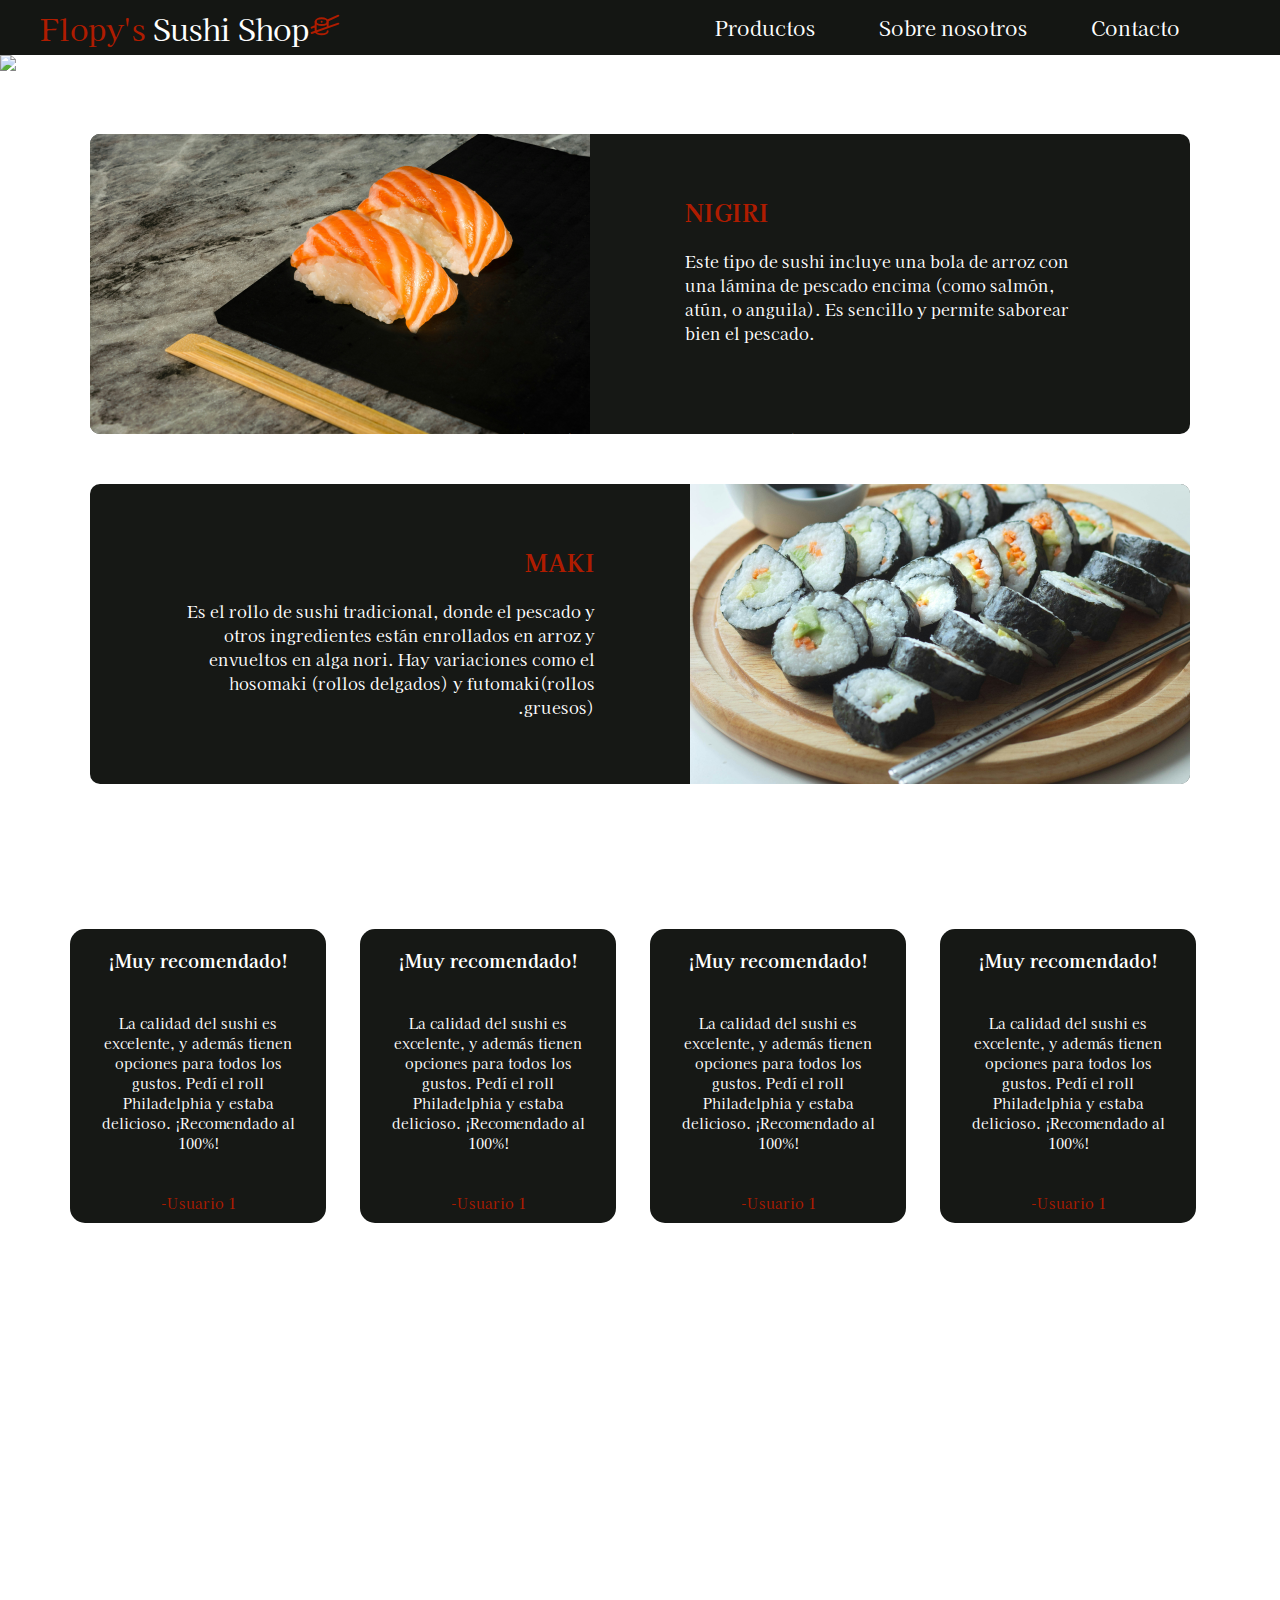
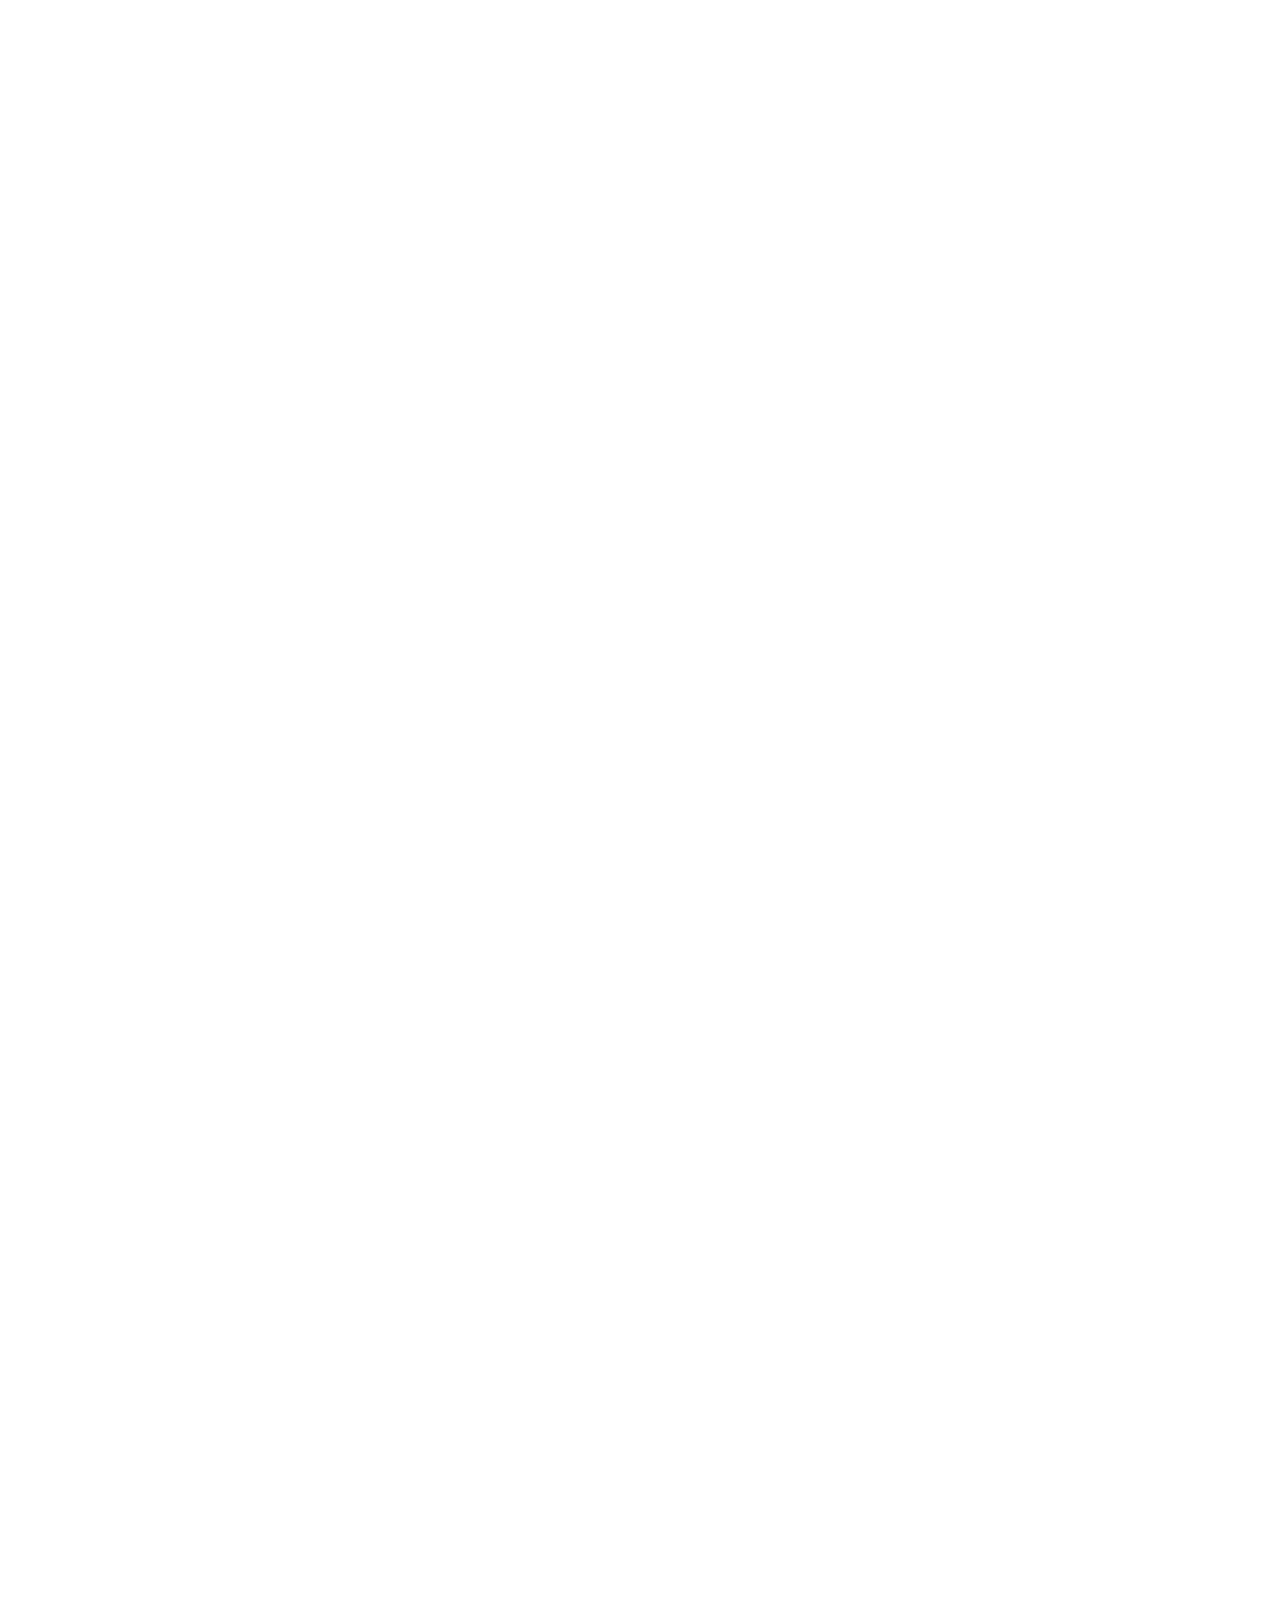
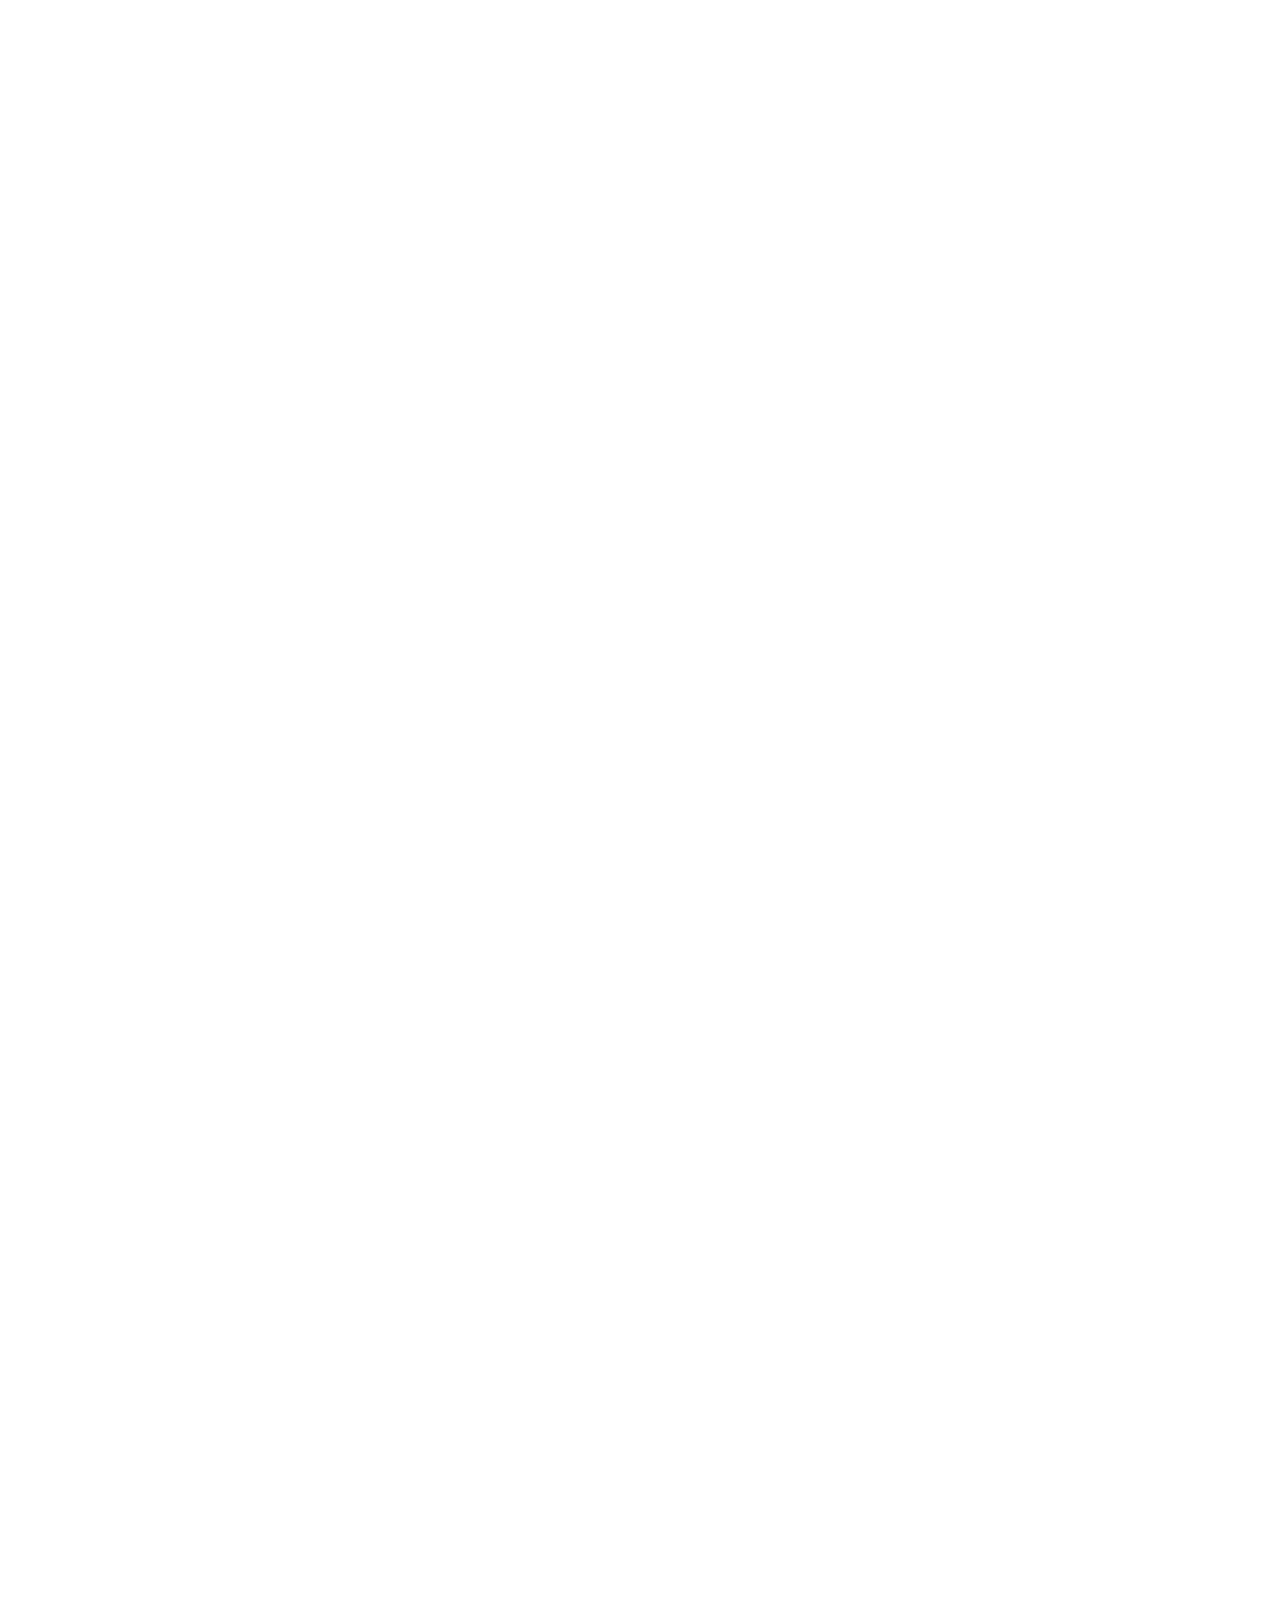
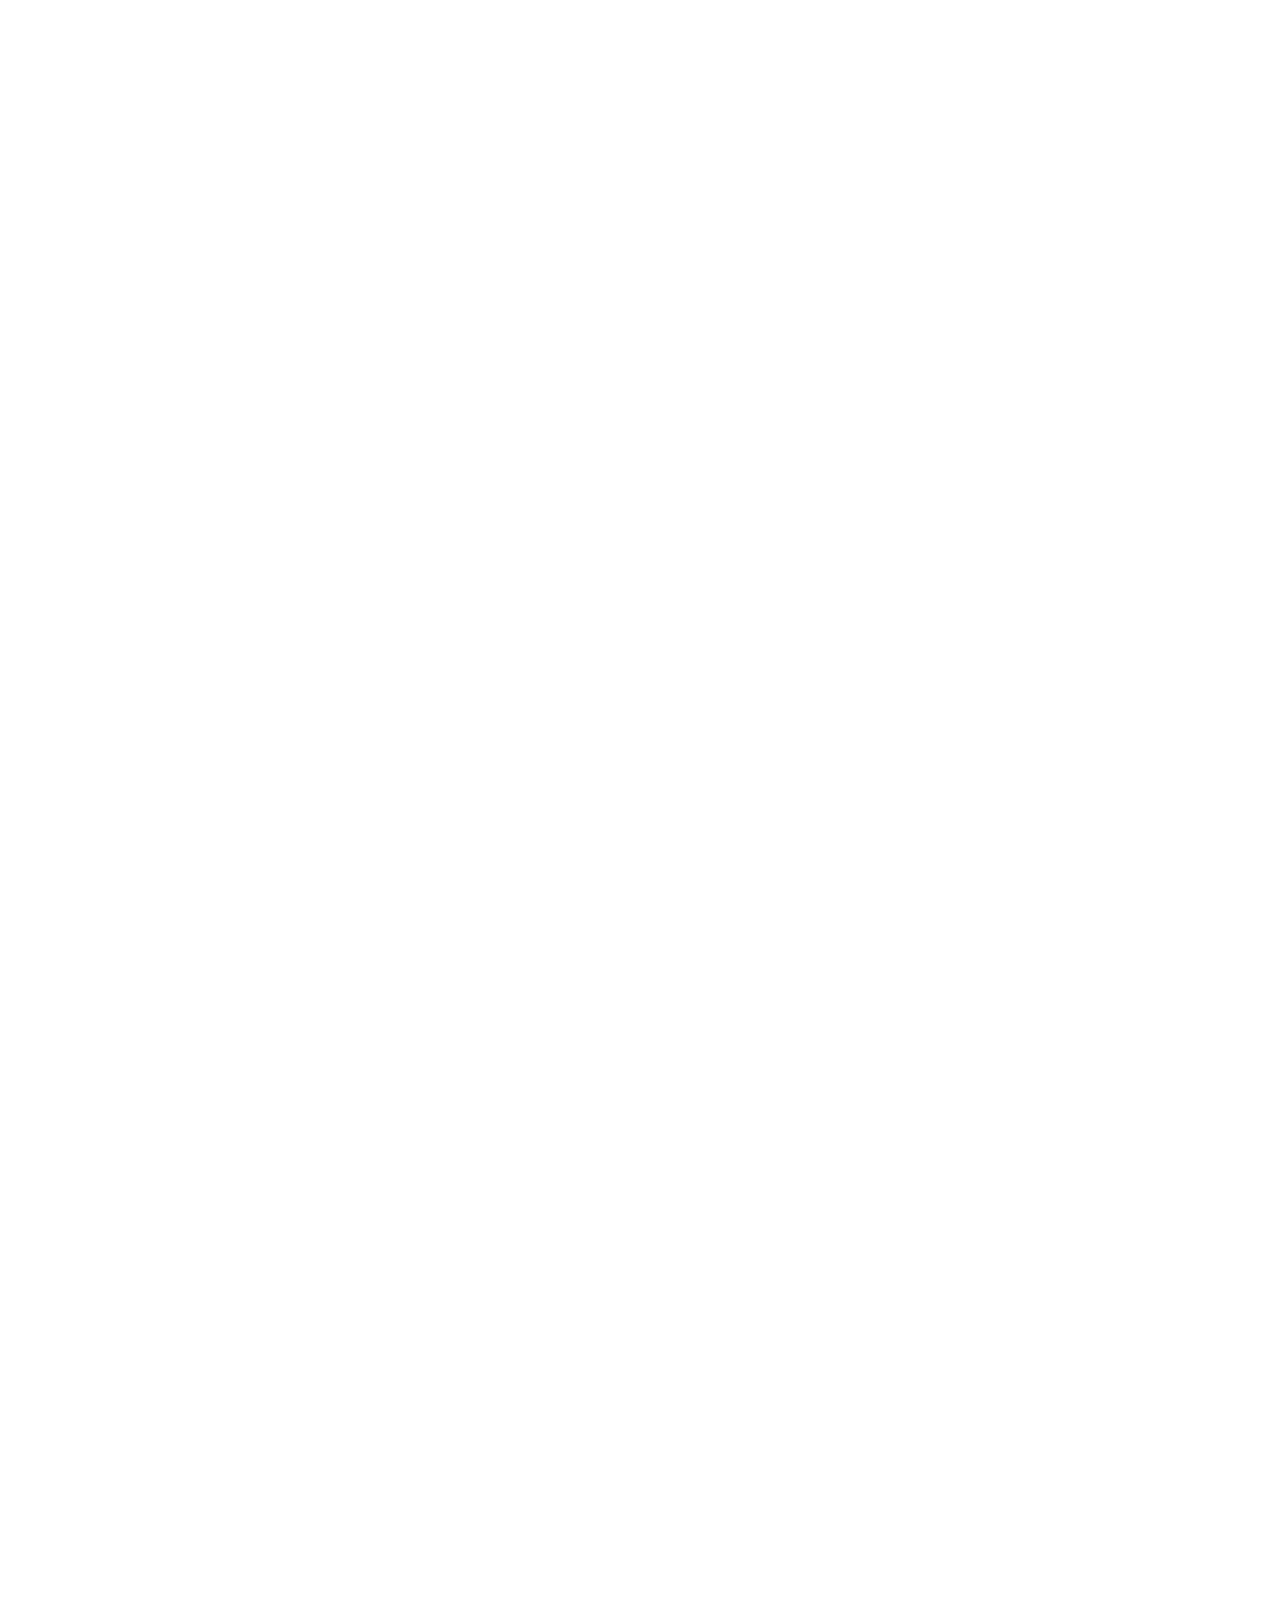
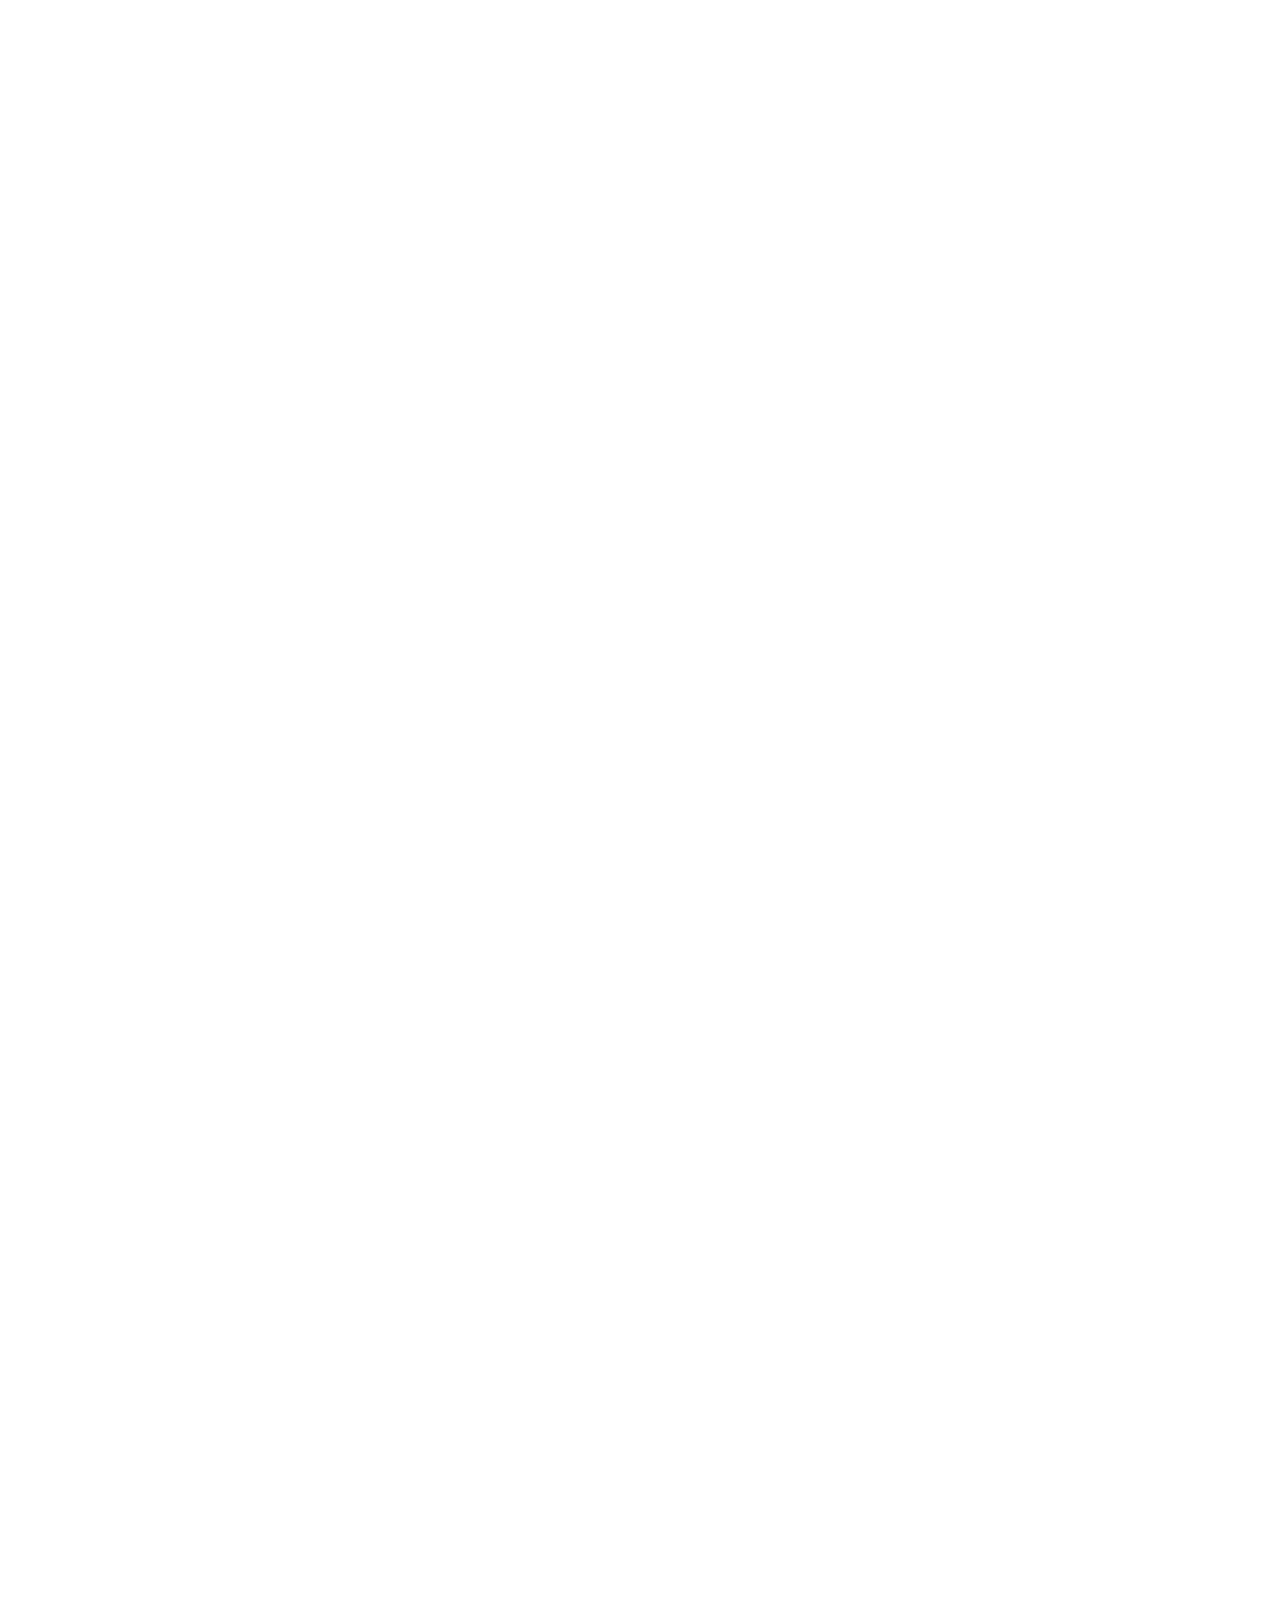
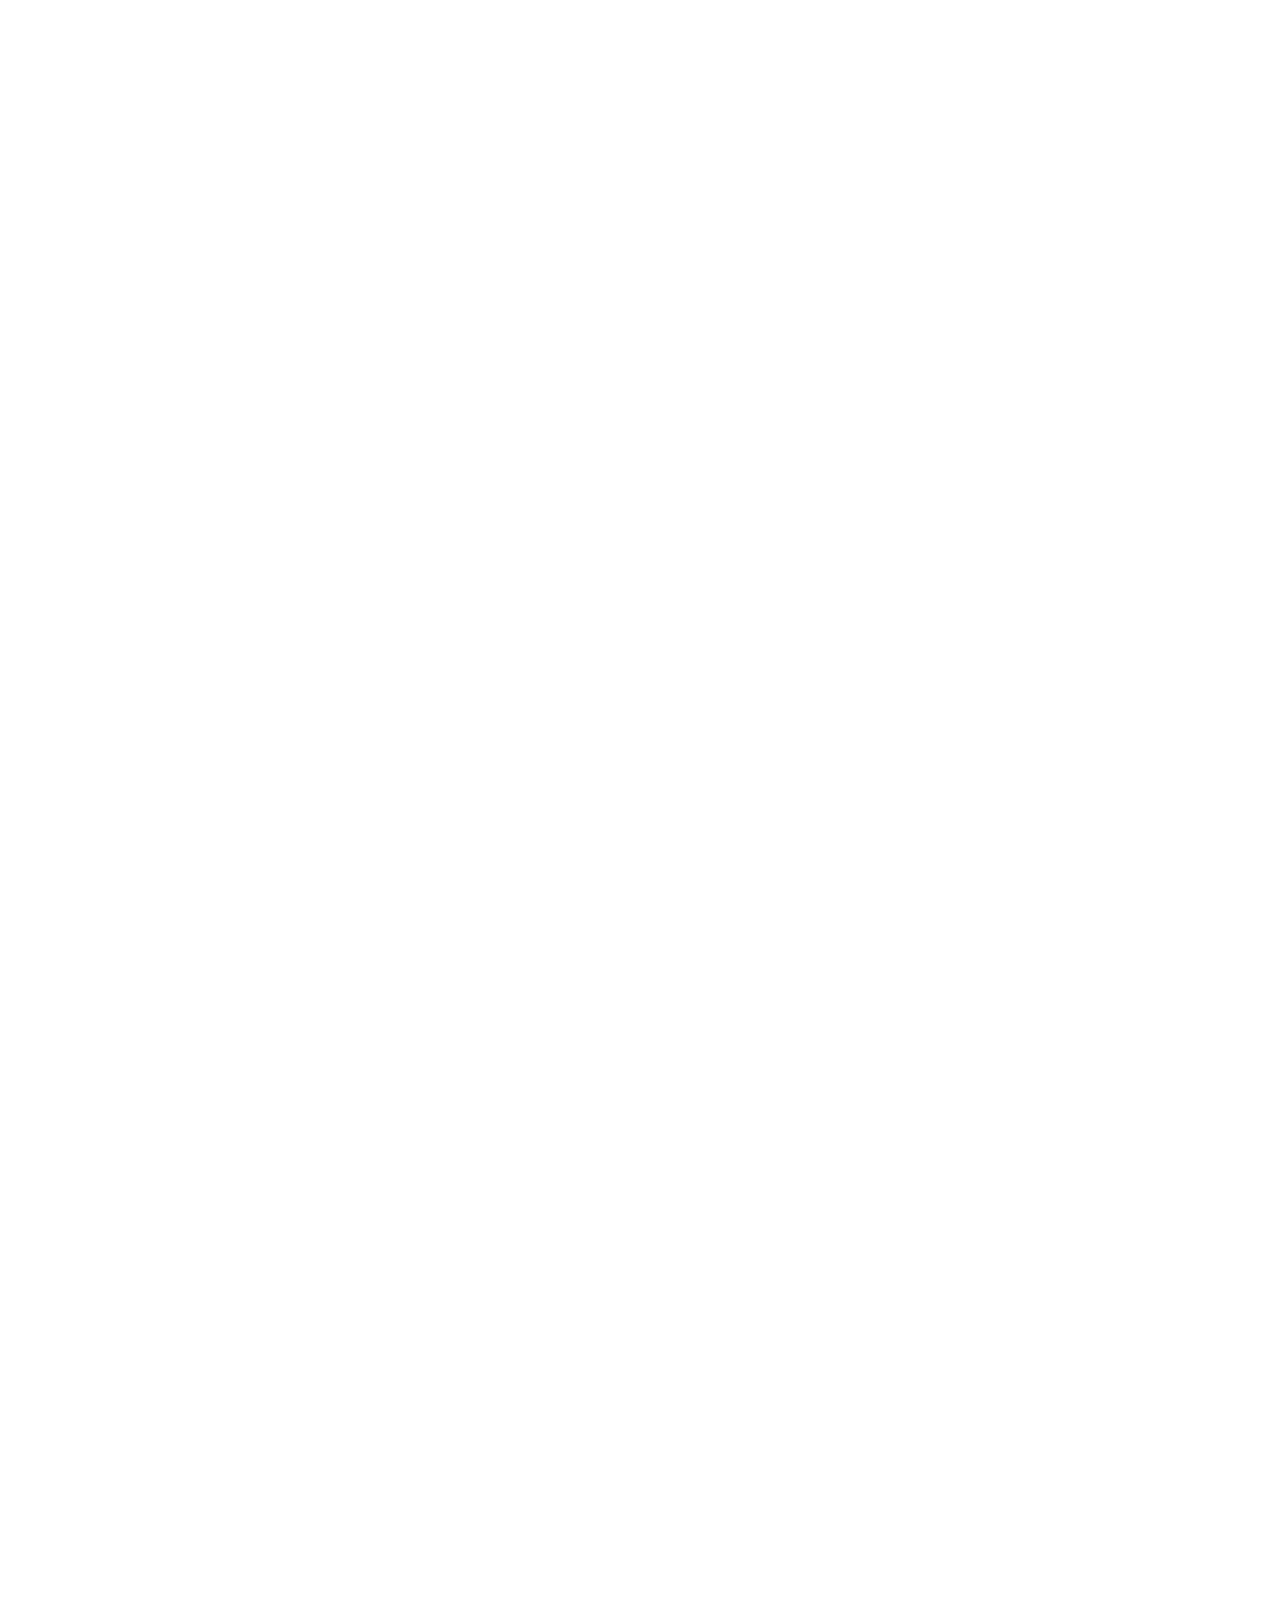
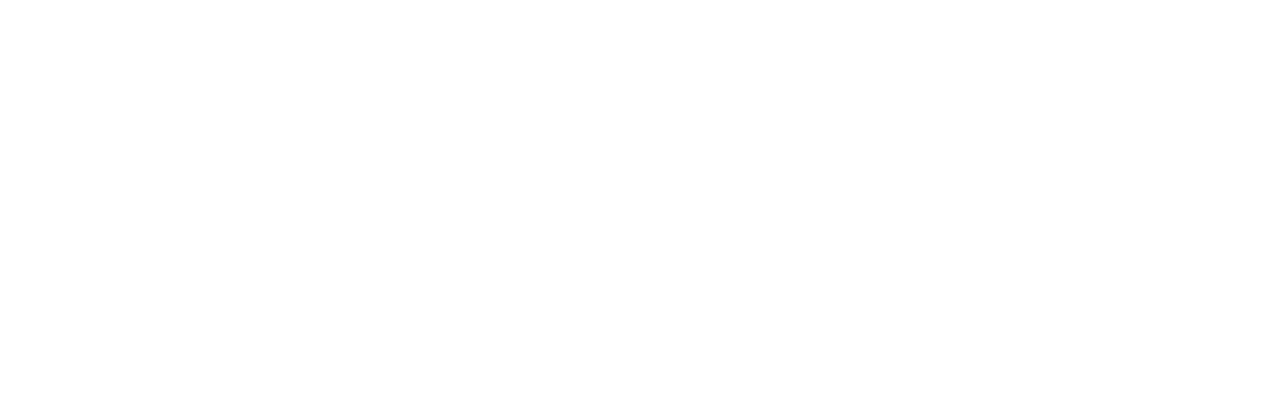
==== index.html @ 0026359e "avances con la pagina principal" ====
<!DOCTYPE html>
<html lang="es">
<head>
    <meta charset="UTF-8">
    <meta name="viewport" content="width=device-width, initial-scale=1.0">
    <title>Flopy's Sushi Shop</title>
    <link rel="stylesheet" href="styles.css">
    <link rel="shortcut icon" href="Img/icon.ico" type="image/x-icon">

</head>
<body>
    <header>
        <nav>
            <div class="navbar">
                <h1><a href="#"><span>Flopy's</span> Sushi Shop<img src="Img/icono.png" alt=""></a></h1>
                <ul>
                    <li><a href="">Productos</a></li>
                    <li><a href="">Sobre nosotros</a></li>
                    <li><a href="">Contacto</a></li>
                </ul>
            </div>
        </nav>
    </header>
    <main>
        <div class="inicio">
            <img src="Img/inicio.jpg" alt="mano sosteniendo sushi">
            <h1>Un bocado de Japón en cada pieza</h1>
        </div>

        <div class="info-rolls">
            <div class="info-nigiri">
                <img src="Img/info-nigiri.jpg" alt="nigiris">
                <div class="info">
                    <h2>NIGIRI</h2>
                    <p>Este tipo de sushi incluye una bola de arroz con una lámina de pescado encima (como salmón, atún, o anguila). Es sencillo y permite saborear bien el pescado.</p>
                </div>
            </div>
            <div class="info-maki">
                <div class="info">
                    <h2>MAKI</h2>
                    <p>Es el rollo de sushi tradicional, donde el pescado y otros ingredientes están enrollados en arroz y envueltos en alga nori. Hay variaciones como el hosomaki (rollos delgados) y futomaki(rollos gruesos).</p>
                </div>
                <img src="Img/info-maki.jpg" alt="makis">
            </div>
        </div>

        <div class="resenias">
            <h2>ALGUNAS RESEÑAS</h2>
            <div class="cartas-resenias">
                <div>
                    <h3>¡Muy recomendado!</h3>
                    <p>La calidad del sushi es excelente, y además tienen opciones para todos los gustos. Pedí el roll Philadelphia y estaba delicioso. ¡Recomendado al 100%!</p>
                    <h4>-Usuario 1</h4>
                </div>
                <div>
                    <h3>¡Muy recomendado!</h3>
                    <p>La calidad del sushi es excelente, y además tienen opciones para todos los gustos. Pedí el roll Philadelphia y estaba delicioso. ¡Recomendado al 100%!</p>
                    <h4>-Usuario 1</h4>
                </div>
                <div>
                    <h3>¡Muy recomendado!</h3>
                    <p>La calidad del sushi es excelente, y además tienen opciones para todos los gustos. Pedí el roll Philadelphia y estaba delicioso. ¡Recomendado al 100%!</p>
                    <h4>-Usuario 1</h4>
                </div>
                <div>
                    <h3>¡Muy recomendado!</h3>
                    <p>La calidad del sushi es excelente, y además tienen opciones para todos los gustos. Pedí el roll Philadelphia y estaba delicioso. ¡Recomendado al 100%!</p>
                    <h4>-Usuario 1</h4>
                </div>
            </div>
        </div>
    </main>
    <footer>

    </footer>
</body>
</html>
---- styles.css ----
@import url('https://fonts.googleapis.com/css2?family=Kaisei+Decol:wght@400;500;700&display=swap');

body{
    background-image: url(Img/fondo.jpg);
    background-repeat: repeat-y;
    background-size:contain;
    margin: 0;
    height: 10000px;
    font-family: "Kaisei Decol", serif;
    font-style: normal;
    font-weight: 400;
    color: #ffffff;
}

.navbar{
    background-color: #141613;
    display: flex;
    justify-content: space-between;
    align-items: center;
    position: fixed;
    top: 0;
    width: 100%;
    height: 55px;
    margin: 0;
    padding: 0 40px;
    box-sizing: border-box;
    z-index: 1000;
}

.navbar li{
    display: inline;
    margin-right: 60px;
    align-items: center;
    font-size: 20px;
}
.navbar a{
    text-decoration: none;
    color:#ffffff;
}

.navbar li a:hover{
    color: #AF1C00;
}

.navbar span{
    color: #AF1C00;
}

.navbar h1{
    font-size: 30px;
    font-weight: 400;
}

.inicio{
    margin: 0;
}

.inicio img{
    margin: 55px 0;
    width: 100%;
    height: 500px;
    object-fit: cover;
    object-position:center ;
}

.inicio h1{
    color: #ffffff;
    font-weight: normal;
    position: absolute;
    top: 400px;
    left: 50%;
    transform: translateX(-50%);
    
}

.info-rolls{
    width: 1100px;
    max-width: 1140;
    margin: auto;
    display: flex;
    flex-direction: column;
    gap: 50px;
}

.info-rolls h2{
    color: #AF1C00;
    font-weight: 900;
}

.info-nigiri{
    width: 100%;
    background-color: #161815;
    display: flex;
    border-radius: 10px;
}

.info-maki{
    width: 100%;
    background-color: #161815;
    display: flex;
    border-radius: 10px;
}

.info-maki .info{
    direction: rtl;
}
.info{
    margin: 40px 95px;
    color: #ffffff;
}


.resenias{
    width: 1140px;
    margin: auto;
    margin-top: 60px;
    text-align: center;
}

.cartas-resenias{
    padding: 30px 0 ;
    display: grid;
    grid-template-columns: auto auto auto auto;
    gap: 20px;
    
}

.cartas-resenias div{
    background-color: #161815;
    border-radius: 15px;
    width: 16em;
    height: 294px;

}

.cartas-resenias p{
    font-size: 14px;
    font-weight: lighter;
    width: 220px;
    margin: 40px auto;
    text-align: center;
}



.cartas-resenias h3{
    font-weight: 800;
    font-size: 18px;
}

.cartas-resenias h4{
    color: #AF1C00;
    font-size: 14px;
    font-weight: lighter;
}
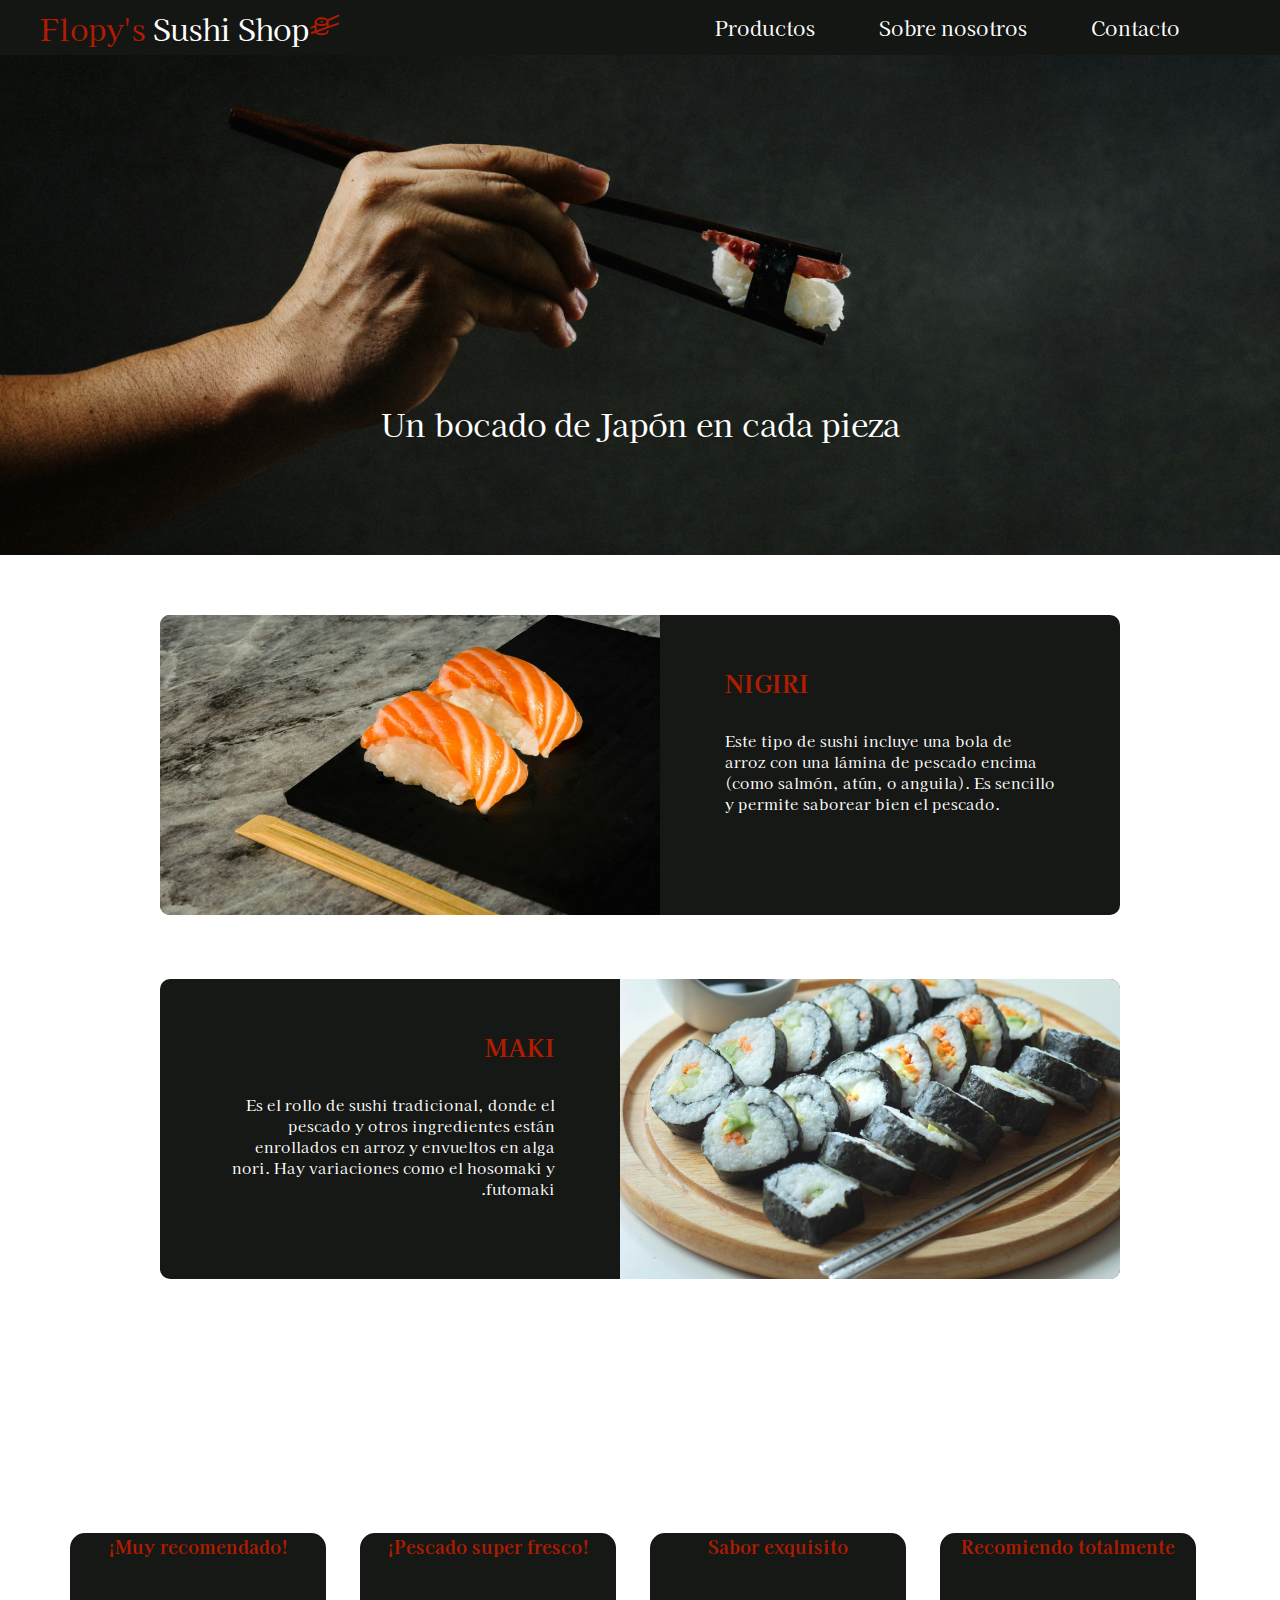
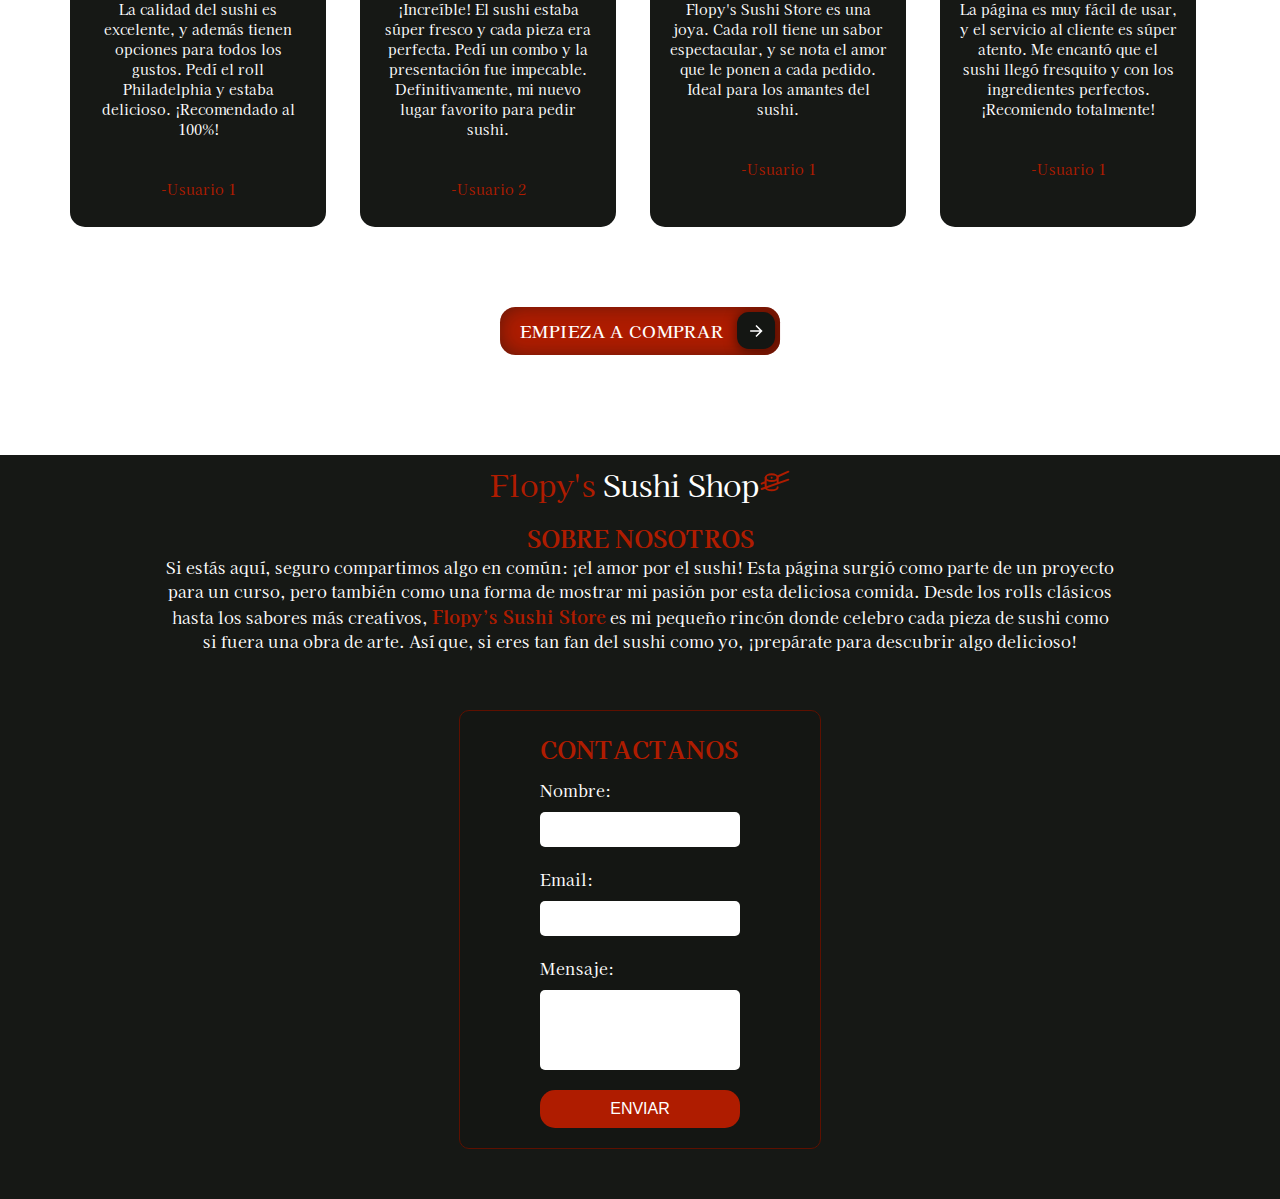
==== commit d6eea713: "Creación de la pagina productos y algunos estilos extras, faltan algunas mejores responsive" ====
--- a/index.html
+++ b/index.html
@@ -12,18 +12,28 @@
     <header>
         <nav>
             <div class="navbar">
-                <h1><a href="#"><span>Flopy's</span> Sushi Shop<img src="Img/icono.png" alt=""></a></h1>
-                <ul>
-                    <li><a href="">Productos</a></li>
-                    <li><a href="">Sobre nosotros</a></li>
-                    <li><a href="">Contacto</a></li>
+                <a class="titulo" href="#"><span>Flopy's</span> Sushi Shop<img src="Img/icono.png" alt=""></a>
+
+                <input class="checkbox" type="checkbox" id="check">
+                <label class="bar" for="check">
+                
+                    <span class="top"></span>
+                    <span class="middle"></span>
+                    <span class="bottom"></span>
+                </label>
+                
+                <ul class="ul_links">
+                    <li class="li_links"><a class="btn" href="productos.html">Productos</a></li>
+                    <li class="li_links"><a class="btn" href="#nosotros">Sobre nosotros</a></li>
+                    <li class="li_links"><a class="btn" href="#contacto">Contacto</a></li>
                 </ul>
+                
             </div>
         </nav>
     </header>
     <main>
         <div class="inicio">
-            <img src="Img/inicio.jpg" alt="mano sosteniendo sushi">
+            <img src="Img/inicio.png" alt="mano sosteniendo sushi">
             <h1>Un bocado de Japón en cada pieza</h1>
         </div>
 
@@ -38,7 +48,7 @@
             <div class="info-maki">
                 <div class="info">
                     <h2>MAKI</h2>
-                    <p>Es el rollo de sushi tradicional, donde el pescado y otros ingredientes están enrollados en arroz y envueltos en alga nori. Hay variaciones como el hosomaki (rollos delgados) y futomaki(rollos gruesos).</p>
+                    <p>Es el rollo de sushi tradicional, donde el pescado y otros ingredientes están enrollados en arroz y envueltos en alga nori. Hay variaciones como el hosomaki y futomaki.</p>
                 </div>
                 <img src="Img/info-maki.jpg" alt="makis">
             </div>
@@ -53,25 +63,67 @@
                     <h4>-Usuario 1</h4>
                 </div>
                 <div>
-                    <h3>¡Muy recomendado!</h3>
-                    <p>La calidad del sushi es excelente, y además tienen opciones para todos los gustos. Pedí el roll Philadelphia y estaba delicioso. ¡Recomendado al 100%!</p>
+                    <h3>¡Pescado super fresco!</h3>
+                    <p>¡Increíble! El sushi estaba súper fresco y cada pieza era perfecta. Pedí un combo y la presentación fue impecable. Definitivamente, mi nuevo lugar favorito para pedir sushi.</p>
+                    <h4>-Usuario 2</h4>
+                </div>
+                <div>
+                    <h3>Sabor exquisito</h3>
+                    <p>Flopy's Sushi Store es una joya. Cada roll tiene un sabor espectacular, y se nota el amor que le ponen a cada pedido. Ideal para los amantes del sushi.</p>
                     <h4>-Usuario 1</h4>
                 </div>
                 <div>
-                    <h3>¡Muy recomendado!</h3>
-                    <p>La calidad del sushi es excelente, y además tienen opciones para todos los gustos. Pedí el roll Philadelphia y estaba delicioso. ¡Recomendado al 100%!</p>
-                    <h4>-Usuario 1</h4>
-                </div>
-                <div>
-                    <h3>¡Muy recomendado!</h3>
-                    <p>La calidad del sushi es excelente, y además tienen opciones para todos los gustos. Pedí el roll Philadelphia y estaba delicioso. ¡Recomendado al 100%!</p>
+                    <h3>Recomiendo totalmente</h3>
+                    <p>La página es muy fácil de usar, y el servicio al cliente es súper atento. Me encantó que el sushi llegó fresquito y con los ingredientes perfectos. ¡Recomiendo totalmente!</p>
                     <h4>-Usuario 1</h4>
                 </div>
             </div>
         </div>
+        <div>
+            <button class="cssbuttons-io-button">
+              EMPIEZA A COMPRAR
+              <div class="icon">
+                <svg
+                  height="24"
+                  width="24"
+                  viewBox="0 0 24 24"
+                  xmlns="http://www.w3.org/2000/svg"
+                >
+                  <path d="M0 0h24v24H0z" fill="none"></path>
+                  <path
+                    d="M16.172 11l-5.364-5.364 1.414-1.414L20 12l-7.778 7.778-1.414-1.414L16.172 13H4v-2z"
+                    fill="currentColor"
+                  ></path>
+                </svg>
+              </div>
+            </button>
+        </div>
     </main>
     <footer>
+        <div class="container-footer">
+            <div class="logo">
+                <h1 class="titulo"><a href="#"><span>Flopy's</span> Sushi Shop<img src="Img/icono.png" alt=""></a></h1>
+            </div>
 
+            <section id="nosotros" class="sobre-nosotros">
+                <h3>SOBRE NOSOTROS</h3>
+
+                <p>Si estás aquí, seguro compartimos algo en común: ¡el amor por el sushi! Esta página surgió como parte de un proyecto para un curso, pero también como una forma de mostrar mi pasión por esta deliciosa comida. Desde los rolls clásicos hasta los sabores más creativos, <span>Flopy’s Sushi Store</span> es mi pequeño rincón donde celebro cada pieza de sushi como si fuera una obra de arte. Así que, si eres tan fan del sushi como yo, ¡prepárate para descubrir algo delicioso!</p>
+            </section>
+            <div id="contacto" class="contact-form">
+              <span class="heading">CONTACTANOS</span>
+              <form>
+                <label for="name">Nombre:</label>
+                <input type="text" required="">
+                <label for="email">Email:</label>
+                <input type="email" id="email" name="email" required="">
+                <label for="message">Mensaje:</label>
+                <textarea id="message" name="message" required=""></textarea>
+                <button type="submit">ENVIAR</button>
+              </form>
+            </div>
+        </div>
+        
     </footer>
 </body>
 </html>--- a/styles.css
+++ b/styles.css
@@ -1,11 +1,20 @@
 @import url('https://fonts.googleapis.com/css2?family=Kaisei+Decol:wght@400;500;700&display=swap');
+
+html {
+    scroll-behavior: smooth;
+    scroll-padding-top: 60px;
+}
+
+* {
+    margin: 0;
+    padding: 0;
+    box-sizing: border-box;
+}
 
 body{
     background-image: url(Img/fondo.jpg);
     background-repeat: repeat-y;
-    background-size:contain;
-    margin: 0;
-    height: 10000px;
+    background-size:cover;
     font-family: "Kaisei Decol", serif;
     font-style: normal;
     font-weight: 400;
@@ -22,31 +31,69 @@
     width: 100%;
     height: 55px;
     margin: 0;
-    padding: 0 40px;
+    padding: 20px 40px;
     box-sizing: border-box;
     z-index: 1000;
 }
 
 .navbar li{
     display: inline;
+}
+
+.btn{
     margin-right: 60px;
     align-items: center;
     font-size: 20px;
-}
-.navbar a{
+    text-decoration: none;
+    position: relative;
+    transition-timing-function: cubic-bezier(0.25, 0.8, 0.25, 1);
+    transition-duration: 400ms;
+    transition-property: color;
+}
+
+.btn:focus,
+.btn:hover {
+  color: #fff;
+}
+
+.btn:focus:after,
+.btn:hover:after {
+  width: 100%;
+  left: 0%;
+}
+
+.btn:after {
+    content: "";
+    pointer-events: none;
+    bottom: -2px;
+    left: 50%;
+    position: absolute;
+    width: 0%;
+    height: 2px;
+    background-color: #AF1C00;
+    transition-timing-function: cubic-bezier(0.25, 0.8, 0.25, 1);
+    transition-duration: 400ms;
+    transition-property: width, left;
+}
+    
+
+a{
     text-decoration: none;
     color:#ffffff;
 }
 
-.navbar li a:hover{
+.checkbox{
+    display: none;
+    overflow: hidden;
+}
+
+
+
+.titulo span{
     color: #AF1C00;
 }
 
-.navbar span{
-    color: #AF1C00;
-}
-
-.navbar h1{
+.titulo{
     font-size: 30px;
     font-weight: 400;
 }
@@ -70,49 +117,64 @@
     top: 400px;
     left: 50%;
     transform: translateX(-50%);
-    
+    text-align: center;
 }
 
 .info-rolls{
-    width: 1100px;
-    max-width: 1140;
-    margin: auto;
+    width: 100%;
+    max-width: 60em;
+    margin: 0 auto;
     display: flex;
     flex-direction: column;
-    gap: 50px;
+    justify-content: center;
+    align-items: center;
+    gap: 4em;
 }
 
 .info-rolls h2{
     color: #AF1C00;
     font-weight: 900;
-}
-
-.info-nigiri{
+    margin: 30px 0;
+    text-align: left;
+    font-size: 24px;
+}
+
+
+.info-maki h2{
+    text-align: right;
+}
+.info-nigiri h2{
+    text-align: left;
+}
+
+.info-rolls img{
+    object-fit: contain;
+}
+
+.info-nigiri, .info-maki{
     width: 100%;
     background-color: #161815;
     display: flex;
     border-radius: 10px;
 }
 
-.info-maki{
-    width: 100%;
-    background-color: #161815;
-    display: flex;
-    border-radius: 10px;
-}
 
 .info-maki .info{
     direction: rtl;
 }
+
+
 .info{
-    margin: 40px 95px;
+    margin: 20px 65px;
     color: #ffffff;
-}
-
+    align-items: center;
+    font-size: 15px;
+}
 
 .resenias{
-    width: 1140px;
-    margin: auto;
+    width: 100%;
+    max-width: 1140px;
+    margin: 0 auto;
     margin-top: 60px;
     text-align: center;
 }
@@ -152,4 +214,436 @@
     color: #AF1C00;
     font-size: 14px;
     font-weight: lighter;
-}+}
+
+
+
+.cssbuttons-io-button {
+    background: #AF1C00;
+    color: #ffffff;
+    font-family: "Kaisei Decol", serif;
+    padding: 0.35em;
+    padding-left: 1.2em;
+    font-size: 17px;
+    font-weight: 500;
+    border-radius: 0.9em;
+    border: none;
+    letter-spacing: 0.05em;
+    display: flex;
+    align-items: center;
+    box-shadow: inset 0 0 1.6em -0.6em #141613;
+    overflow: hidden;
+    position: relative;
+    height: 2.8em;
+    padding-right: 3.3em;
+    cursor: pointer;
+    left: 50%;
+    transform: translateX(-50%);
+    margin:50px 0;
+}
+
+.cssbuttons-io-button .icon {
+    background: #141613;
+    margin-left: 1em;
+    position: absolute;
+    display: flex;
+    align-items: center;
+    justify-content: center;
+    height: 2.2em;
+    width: 2.2em;
+    border-radius: 0.7em;
+    box-shadow: 0.1em 0.1em 0.6em 0.2em #5e1000;
+    right: 0.3em;
+    transition: all 0.3s;
+}
+
+.cssbuttons-io-button:hover .icon {
+    width: calc(100% - 0.6em);
+}
+
+.cssbuttons-io-button .icon svg {
+    width: 1.1em;
+    transition: transform 0.3s;
+    color: #ffffff;
+}
+
+.cssbuttons-io-button:hover .icon svg {
+    transform: translateX(0.1em);
+}
+
+.cssbuttons-io-button:active .icon {
+    transform: scale(0.95);
+}
+
+.container-footer{
+    background-color: #161815;
+    width: 100%;
+    height: auto;
+    display: flex;
+    flex-direction: column;
+    align-items: center;
+    margin-top: 100px;
+}
+
+.logo, .sobre-nosotros{
+    display: inline-block;
+    justify-content: center;
+    max-width: 950px;
+    margin: 7px auto;
+    text-align: center;
+    width: 100%;
+}
+
+.sobre-nosotros span, h3{
+    color: #AF1C00;
+    font-weight: 900;
+    font-size: 18px;
+    width: 100%;
+}
+
+.sobre-nosotros h3{
+    font-size: 24px;
+}
+
+.contact-form {
+    background-color: #141613;
+    padding: 20px 80px;
+    margin: 50px 0;
+    border-radius: 10px;
+    border: 1px solid #5e1000;
+}
+
+.contact-form label {
+    color: white;
+}
+
+.contact-form .heading {
+    font-size: 24px;
+    color: #AF1C00;
+    margin-bottom: 12px;
+    font-weight: bold;
+    display: block;
+}
+
+.contact-form form {
+    display: flex;
+    flex-direction: column;
+}
+
+.contact-form label {
+    margin-bottom: 10px;
+}
+
+textarea {
+    resize: none;
+    height: 80px;
+    width: 200px;
+}
+
+.contact-form input, .contact-form textarea {
+    padding: 10px;
+    border: none;
+    border-radius: 5px;
+    margin-bottom: 20px;
+}
+
+.contact-form input:focus, .contact-form textarea:focus {
+    outline: none;
+    box-shadow: 0 0 5px #ff6384;
+    transform: scale(1.05);
+    transition: transform 0.3s ease-in-out;
+}
+
+.contact-form button[type="submit"] {
+    background-color: #AF1C00;
+    color: #fff;
+    border: none;
+    border-radius: 15px;
+    padding: 10px 20px;
+    font-size: 16px;
+    cursor: pointer;
+}
+
+.contact-form button[type="submit"]:hover {
+    transform: scale(1.1);
+    transition: transform 0.3s ease-in-out;
+}
+
+main h2{
+    margin: 90px;
+    text-align: center;
+    font-size: 30px;
+}
+
+.container{
+    max-width: 1240px;
+    display: grid;
+    grid-template-columns: repeat(
+        auto-fill,
+        minmax(210px, 220px)
+        );
+        gap: 40px 25px;
+        margin: 0 auto;
+        place-content: center;
+    }
+    
+    
+    .cards{
+        height: 400px;
+    background-color: #161815;
+    border-radius: 15px;
+    text-align: center;
+}
+
+.cards img{
+    margin-top: 15px;
+}
+
+.cards h4{
+    font-size: 20px;
+    margin:0;
+}
+
+.cards p{
+    font-size: 12px;
+    font-weight: lighter;
+    margin: 10px;
+    margin-bottom: 50px;
+}
+
+.button {
+    --main-focus: #AF1C00;
+    --font-color: #ffffff;
+    --bg-color-sub: #AF1C00;
+    --bg-color: #141613;
+    --main-color: #323232;
+    position: relative;
+    width: 150px;
+    height: 40px;
+    cursor: pointer;
+    display: flex;
+    align-items: center;
+    border: 2px solid var(--main-color);
+    box-shadow: 4px 4px var(--main-color);
+    background-color: var(--bg-color);
+    border-radius: 10px;
+    overflow: hidden;
+    margin: 0 auto;
+}
+
+.button, .button__icon, .button__text {
+    transition: all 0.3s;
+}
+
+.button .button__text {
+    transform: translateX(22px);
+    color: var(--font-color);
+    font-weight: 400;
+}
+
+.button .button__icon {
+    position: absolute;
+    transform: translateX(109px);
+    height: 100%;
+    width: 33px;
+    background-color: var(--bg-color-sub);
+    display: flex;
+    align-items: center;
+    justify-content: center;
+}
+
+.button .svg {
+    width: 20px;
+    fill: var(--main-color);
+}
+
+.button:hover {
+    background: var(--bg-color);
+}
+
+.button:hover .button__text {
+    color: transparent;
+}
+
+.button:hover .button__icon {
+    width: 148px;
+    transform: translateX(-7px);
+}
+
+.button:active {
+    transform: translate(3px, 3px);
+    box-shadow: 0px 0px var(--main-color);
+}
+
+@media (max-width : 1170px){
+
+    .navbar{
+        height: 90px;
+        display: flex;
+        justify-content:space-between;
+        align-items: center;
+        flex-wrap: wrap;
+        position: relative;
+    }
+
+    .ul_links{
+        width: 100%;
+        position: absolute;
+        background-color: #323232;
+        top: 90px;
+        left: 0;
+        height: 0;
+        overflow: hidden;
+        display: flex;
+        flex-direction: column;
+        justify-content: center;
+        align-items: center;
+        gap: 3rem;
+
+        transition: all .5s;
+    }
+ 
+    .checkbox:checked ~ .ul_links{
+        height: 40em;
+    }
+
+    .btn{
+        font-size: 3.5em;
+        font-weight: bolder;
+    }
+
+    .checkbox{
+        -webkit-appearance: none;
+        display: none;
+        visibility: hidden;
+    }
+      
+    .bar {
+        display: block;
+        position: relative;
+        cursor: pointer;
+        width: 50px;
+        height: 40px;
+    }
+
+    .checkbox{
+        display: none;
+    }
+      
+    .bar span {
+        position: absolute;
+        width: 45px;
+        height: 7px;
+        background: #f1faee;
+        border-radius: 100px;
+        display: inline-block;
+        transition: 0.3s ease;
+        left: 0;
+    }
+      
+    .bar span.top {
+        top: 0;
+    }
+      
+    .bar span.middle {
+        top: 17px;
+    }
+      
+    .bar span.bottom {
+        bottom: 0;
+    }
+
+    .cartas-resenias{
+        display: grid;
+        grid-template-columns: auto auto;
+        grid-template-rows: auto auto;
+        gap: 20px;
+        
+    }
+
+    .resenias{
+        width: 100%;
+        max-width: 800px;
+        margin: 0 auto;
+        margin-top: 60px;
+        text-align: center;
+    }
+
+    .resenias h2{
+        margin-top: 300px;
+        margin-bottom: 10px;
+        font-size: 30px;
+    }
+
+    .cartas-resenias div{
+        background-color: #161815;
+        border-radius: 15px;
+        width: 100%;
+        height: 350px;
+    
+    }
+
+    .cartas-resenias p{
+        font-size: 18px;
+        font-weight: lighter;
+        width: 70%;
+        margin: 30px auto;
+        text-align: center;
+    }
+
+    .cartas-resenias h4{
+        font-size: 16px;
+    }
+
+    .cartas-resenias h3{
+        font-size: 24px;
+    }
+
+    .logo, .sobre-nosotros{
+        width: 100%;
+        max-width: 700px;
+        margin: 0 auto;
+        text-align: center;
+    }
+    
+    .sobre-nosotros span{
+        font-size: 28px;
+    }
+    
+    .sobre-nosotros h3{
+        font-size: 32px;
+    }
+
+    .sobre-nosotros p{
+        font-size: 24px;
+    }
+
+
+    .info-rolls{
+        width: 100%;
+        max-width: 58em;
+        height: 300px;
+        margin-top: 200px;
+        margin-bottom: 200px;
+        gap: 2em;
+    }
+    
+    .info-rolls img{
+        height: 270px;
+    }
+    .info-rolls h2{
+        margin: 10px 0;
+        font-size: 24px;
+    }
+    
+    .info{
+        margin: 0 65px;
+        color: #ffffff;
+        align-items: center;
+        font-size: 20px;
+        padding: 0 10px;
+    }
+}
+
+
+
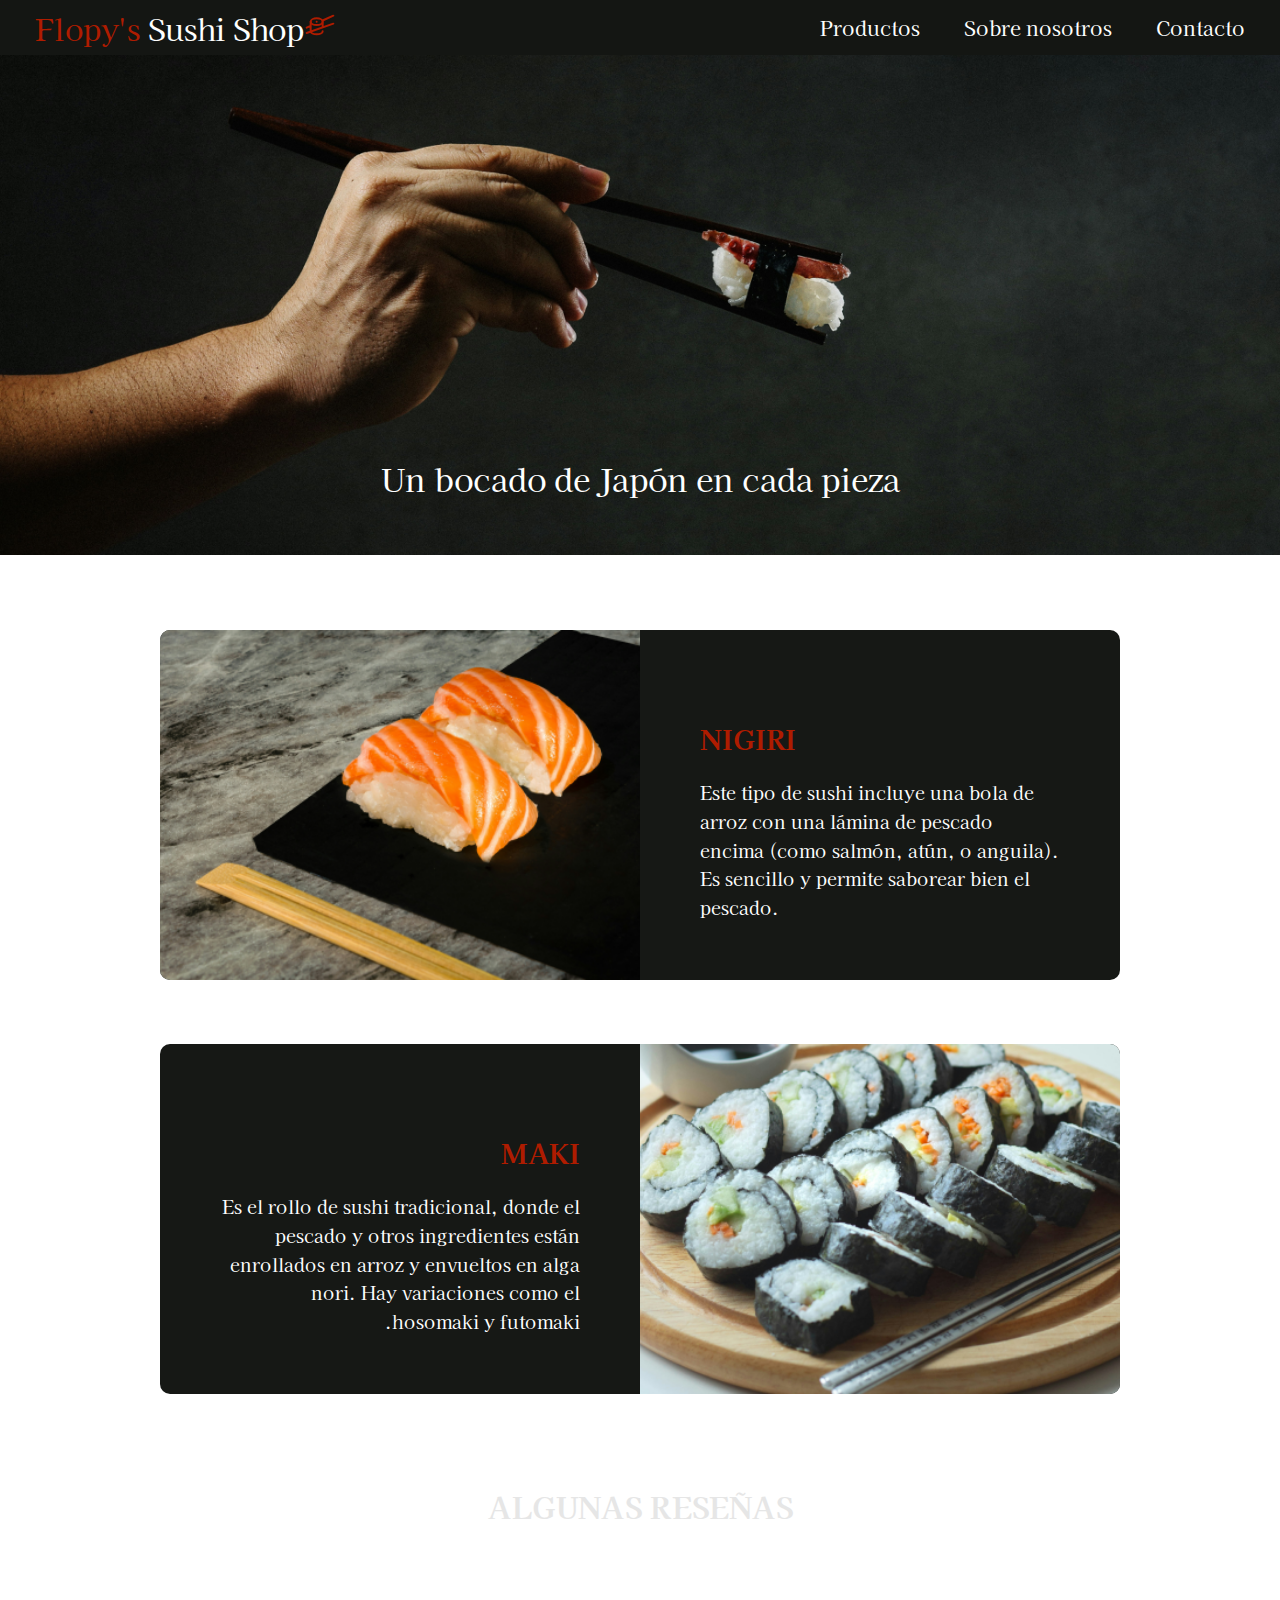
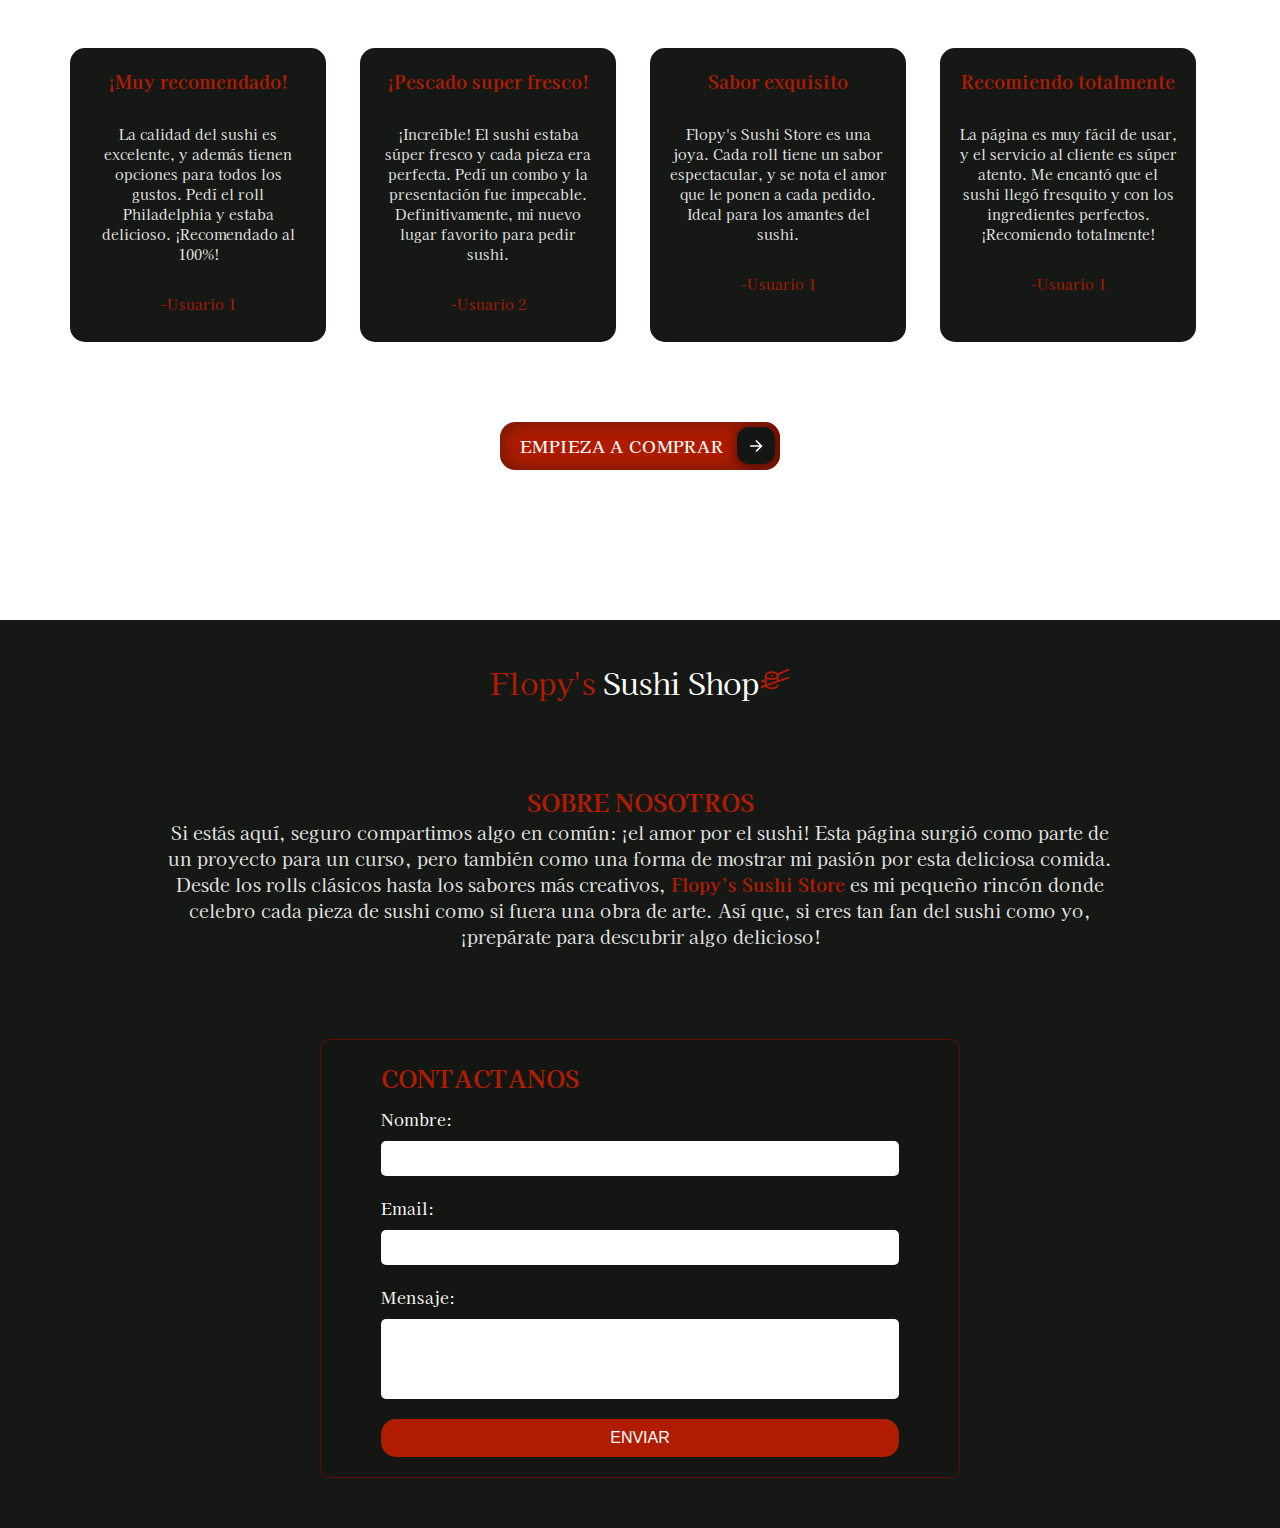
==== commit 3bff23dd: "Index responsive, falta productos.html" ====
--- a/index.html
+++ b/index.html
@@ -80,23 +80,25 @@
             </div>
         </div>
         <div>
-            <button class="cssbuttons-io-button">
-              EMPIEZA A COMPRAR
-              <div class="icon">
-                <svg
-                  height="24"
-                  width="24"
-                  viewBox="0 0 24 24"
-                  xmlns="http://www.w3.org/2000/svg"
-                >
-                  <path d="M0 0h24v24H0z" fill="none"></path>
-                  <path
-                    d="M16.172 11l-5.364-5.364 1.414-1.414L20 12l-7.778 7.778-1.414-1.414L16.172 13H4v-2z"
-                    fill="currentColor"
-                  ></path>
-                </svg>
-              </div>
-            </button>
+            <a href="productos.html">
+                <button class="cssbuttons-io-button">
+                EMPIEZA A COMPRAR
+                <div class="icon">
+                    <svg
+                    height="24"
+                    width="24"
+                    viewBox="0 0 24 24"
+                    xmlns="http://www.w3.org/2000/svg"
+                    >
+                    <path d="M0 0h24v24H0z" fill="none"></path>
+                    <path
+                        d="M16.172 11l-5.364-5.364 1.414-1.414L20 12l-7.778 7.778-1.414-1.414L16.172 13H4v-2z"
+                        fill="currentColor"
+                    ></path>
+                    </svg>
+                </div>
+                </button>
+            </a>
         </div>
     </main>
     <footer>
--- a/styles.css
+++ b/styles.css
@@ -18,7 +18,18 @@
     font-family: "Kaisei Decol", serif;
     font-style: normal;
     font-weight: 400;
-    color: #ffffff;
+    color: #e6e6e6;
+    width: 100%;
+    max-width: 100%;
+    margin: 0;
+    padding: 0;
+    overflow-x: hidden;
+}
+
+main {
+    width: 100%;
+    max-width: 100%;
+    overflow-x: hidden;
 }
 
 .navbar{
@@ -28,10 +39,12 @@
     align-items: center;
     position: fixed;
     top: 0;
+    left: 0;
+    right: 0;
     width: 100%;
     height: 55px;
     margin: 0;
-    padding: 20px 40px;
+    padding: 25px 35px;
     box-sizing: border-box;
     z-index: 1000;
 }
@@ -41,7 +54,7 @@
 }
 
 .btn{
-    margin-right: 60px;
+    margin-left: 40px;
     align-items: center;
     font-size: 20px;
     text-decoration: none;
@@ -99,15 +112,23 @@
 }
 
 .inicio{
+    position: relative;
+    width: 100%;
+    max-width: 100%;
+    overflow: hidden;
     margin: 0;
+    padding: 0;
+    margin-top: 55px;
+    margin-bottom: 75px;
 }
 
 .inicio img{
-    margin: 55px 0;
     width: 100%;
     height: 500px;
     object-fit: cover;
     object-position:center ;
+    display: block;
+    margin: 0;
 }
 
 .inicio h1{
@@ -117,18 +138,19 @@
     top: 400px;
     left: 50%;
     transform: translateX(-50%);
+    width: 90%;
+    max-width: 800px;
     text-align: center;
 }
 
 .info-rolls{
-    width: 100%;
-    max-width: 60em;
-    margin: 0 auto;
+    width: 75%;
+    max-width: 1200px;
+    margin: 4em auto;
     display: flex;
     flex-direction: column;
-    justify-content: center;
-    align-items: center;
     gap: 4em;
+    
 }
 
 .info-rolls h2{
@@ -139,6 +161,31 @@
     font-size: 24px;
 }
 
+.info-maki {
+    grid-template-areas: "info img";
+}
+
+.info-nigiri {
+    grid-template-areas: "img info";
+}
+
+.info-maki .info {
+    grid-area: info;
+    text-align: right;
+}
+
+.info-nigiri .info {
+    grid-area: info;
+    text-align: left;
+}
+
+.info-maki img {
+    grid-area: img;
+}
+
+.info-nigiri img {
+    grid-area: img;
+}
 
 .info-maki h2{
     text-align: right;
@@ -148,14 +195,19 @@
 }
 
 .info-rolls img{
-    object-fit: contain;
+    width: 100%;
+    height: 100%;
+    object-fit: cover;
 }
 
 .info-nigiri, .info-maki{
     width: 100%;
+    display: grid;
+    grid-template-columns: 1fr 1fr;
     background-color: #161815;
-    display: flex;
     border-radius: 10px;
+    overflow: hidden;
+    min-height: 350px;
 }
 
 
@@ -165,10 +217,23 @@
 
 
 .info{
-    margin: 20px 65px;
+    padding: 40px 60px;
+    display: flex;
+    flex-direction: column;
+    justify-content: center;
+}
+.info h2{
+    color: #AF1C00;
+    font-weight: 900;
+    font-size: 28px;
+    margin-bottom: 20px;
+}
+
+.info p {
     color: #ffffff;
-    align-items: center;
-    font-size: 15px;
+    font-size: 18px;
+    line-height: 1.6;
+    margin: 0;
 }
 
 .resenias{
@@ -199,7 +264,7 @@
     font-size: 14px;
     font-weight: lighter;
     width: 220px;
-    margin: 40px auto;
+    margin: 30px auto;
     text-align: center;
 }
 
@@ -208,6 +273,7 @@
 .cartas-resenias h3{
     font-weight: 800;
     font-size: 18px;
+    padding-top: 20px;
 }
 
 .cartas-resenias h4{
@@ -289,9 +355,10 @@
     display: inline-block;
     justify-content: center;
     max-width: 950px;
-    margin: 7px auto;
+    margin: 0 auto;
     text-align: center;
     width: 100%;
+    padding: 40px 0;
 }
 
 .sobre-nosotros span, h3{
@@ -305,9 +372,14 @@
     font-size: 24px;
 }
 
+.sobre-nosotros p{
+    font-size: 18px;
+}
+
 .contact-form {
+    width: 50%;
     background-color: #141613;
-    padding: 20px 80px;
+    padding: 20px 60px;
     margin: 50px 0;
     border-radius: 10px;
     border: 1px solid #5e1000;
@@ -337,7 +409,7 @@
 textarea {
     resize: none;
     height: 80px;
-    width: 200px;
+    width: auto;
 }
 
 .contact-form input, .contact-form textarea {
@@ -475,15 +547,85 @@
     box-shadow: 0px 0px var(--main-color);
 }
 
-@media (max-width : 1170px){
-
+@media screen and (max-width:1024px){
+
+    .navbar{
+        padding: 25px 15px;
+        position: fixed;
+    }
+
+    .btn{
+        font-size: 18px;
+        margin-left: 20px;
+    }
+    .inicio{
+        width: 100vw;
+        margin: 0;
+        padding: 0;
+    }
+
+    .inicio h1{
+        top:70%;
+        font-size: 28px;
+    }
+
+    .inicio img{
+        height: 400px;
+        width: 100%;
+        margin: 55px 0 60px 0;
+    }
+
+    .info-rolls{
+        width: 90%;
+    }
+
+    .resenias h2{
+        margin: 0 auto;
+    }
+
+    .cartas-resenias {
+        grid-template-columns: repeat(2, 1fr); 
+        gap: 30px;
+        margin: 0 auto;
+        width: 80%;
+    }
+
+    .cartas-resenias div{
+        width: auto;
+        padding: 15px;
+    }
+    
+    .cartas-resenias p {
+        width: auto; 
+        font-size: 16px; 
+    }
+
+    .cssbuttons-io-button{
+        font-size: 24px;
+    }
+
+
+    .sobre-nosotros {
+        width: 75%;
+    }
+
+    .contact-form {
+        width: 70%;
+    }
+}
+
+@media screen and (max-width: 768px){
+
+    .titulo{
+        font-size: 40px;
+    }
     .navbar{
         height: 90px;
         display: flex;
         justify-content:space-between;
         align-items: center;
         flex-wrap: wrap;
-        position: relative;
+        position: fixed;
     }
 
     .ul_links{
@@ -507,13 +649,14 @@
         height: 40em;
     }
 
+    
+
     .btn{
         font-size: 3.5em;
         font-weight: bolder;
     }
 
     .checkbox{
-        -webkit-appearance: none;
         display: none;
         visibility: hidden;
     }
@@ -526,9 +669,6 @@
         height: 40px;
     }
 
-    .checkbox{
-        display: none;
-    }
       
     .bar span {
         position: absolute;
@@ -553,42 +693,83 @@
         bottom: 0;
     }
 
+    .inicio {
+        width: 100vw;
+        margin: 0;
+        padding: 0;
+        margin-bottom: 100px;
+    }
+    .inicio img{
+        width: 100%;
+        height: 600px;
+        margin: 0;
+    }
+
+    .inicio h1{
+        top:75%;
+        font-size: 28px;
+    }
+    
+    .info-nigiri, .info-maki{
+        grid-template-columns: 1fr;
+        grid-template-areas: 
+            "img"
+            "info";
+        min-height: auto;
+    }
+
+    .info {
+        padding: 30px;
+        text-align: center;
+    }
+
+    .info h2 {
+        font-size: 28px;
+        text-align: center;
+    }
+
+    .info p {
+        font-size: 18px;
+        text-align: center;
+    }
     .cartas-resenias{
+        width: 90%;
         display: grid;
-        grid-template-columns: auto auto;
-        grid-template-rows: auto auto;
-        gap: 20px;
-        
-    }
-
+        grid-template-columns: repeat(2, 1fr);
+        gap: 15px;   
+        padding: 10px;
+    }
+
+    .cartas-resenias div{
+        width: auto;
+        height: auto;
+        min-height: 350px;
+        padding: 5px;
+    }
+
+   
+    .cartas-resenias p{
+        font-size: 15px;
+        font-weight: lighter;
+        width: 80%;
+        margin: 30px auto;
+        text-align: center;
+    }
     .resenias{
         width: 100%;
         max-width: 800px;
         margin: 0 auto;
         margin-top: 60px;
         text-align: center;
+        padding: 15px;
     }
 
     .resenias h2{
-        margin-top: 300px;
+        margin: 0 auto;
+        margin-top: 50px;
         margin-bottom: 10px;
         font-size: 30px;
-    }
-
-    .cartas-resenias div{
-        background-color: #161815;
-        border-radius: 15px;
         width: 100%;
-        height: 350px;
-    
-    }
-
-    .cartas-resenias p{
-        font-size: 18px;
-        font-weight: lighter;
-        width: 70%;
-        margin: 30px auto;
-        text-align: center;
     }
 
     .cartas-resenias h4{
@@ -598,52 +779,91 @@
     .cartas-resenias h3{
         font-size: 24px;
     }
+
+
+    .cssbuttons-io-button{
+        font-size: 28px;
+    }
+
 
     .logo, .sobre-nosotros{
         width: 100%;
         max-width: 700px;
         margin: 0 auto;
         text-align: center;
+        padding: 25px;
     }
     
     .sobre-nosotros span{
+        font-size: 20px;
+    }
+    
+    .sobre-nosotros h3{
         font-size: 28px;
     }
-    
-    .sobre-nosotros h3{
-        font-size: 32px;
-    }
 
     .sobre-nosotros p{
-        font-size: 24px;
-    }
-
-
-    .info-rolls{
-        width: 100%;
-        max-width: 58em;
-        height: 300px;
-        margin-top: 200px;
-        margin-bottom: 200px;
-        gap: 2em;
-    }
-    
-    .info-rolls img{
-        height: 270px;
-    }
-    .info-rolls h2{
-        margin: 10px 0;
-        font-size: 24px;
-    }
-    
-    .info{
-        margin: 0 65px;
-        color: #ffffff;
-        align-items: center;
+        font-size: 18px;
+    }
+
+    .contact-form .heading{
+        margin-bottom: 40px;
+    }
+
+    .contact-form{
+        width: 85%;
+        padding: 50px 20px;
+    }
+
+    .contact-form button[type="submit"] {
+        margin-top: 20px;
+    }
+
+}
+
+@media screen and (max-width: 576px) {
+
+    .titulo{
         font-size: 20px;
-        padding: 0 10px;
-    }
-}
-
-
-
+    }
+
+    .container-footer .titulo{
+        font-size: 30px;
+    }
+
+    .btn {
+        font-size: 2em;
+    }
+
+    .checkbox:checked ~ .ul_links {
+        height: 20em;
+    }
+
+    
+
+    .inicio img {
+        height: 600px;
+        object-position: 60%;
+    }
+    .cartas-resenias{
+        grid-template-columns: 1fr;
+        row-gap:40px;
+    }
+
+    .cartas-resenias p, h4{
+        font-size: 18px;
+    }
+
+    .cartas-resenias h3{
+        padding: 0 2px;
+    }
+
+    .cartas-resenias div{
+        padding: 20px 0;
+    }
+
+    .cssbuttons-io-button {
+        font-size: 18px;
+    }
+}
+
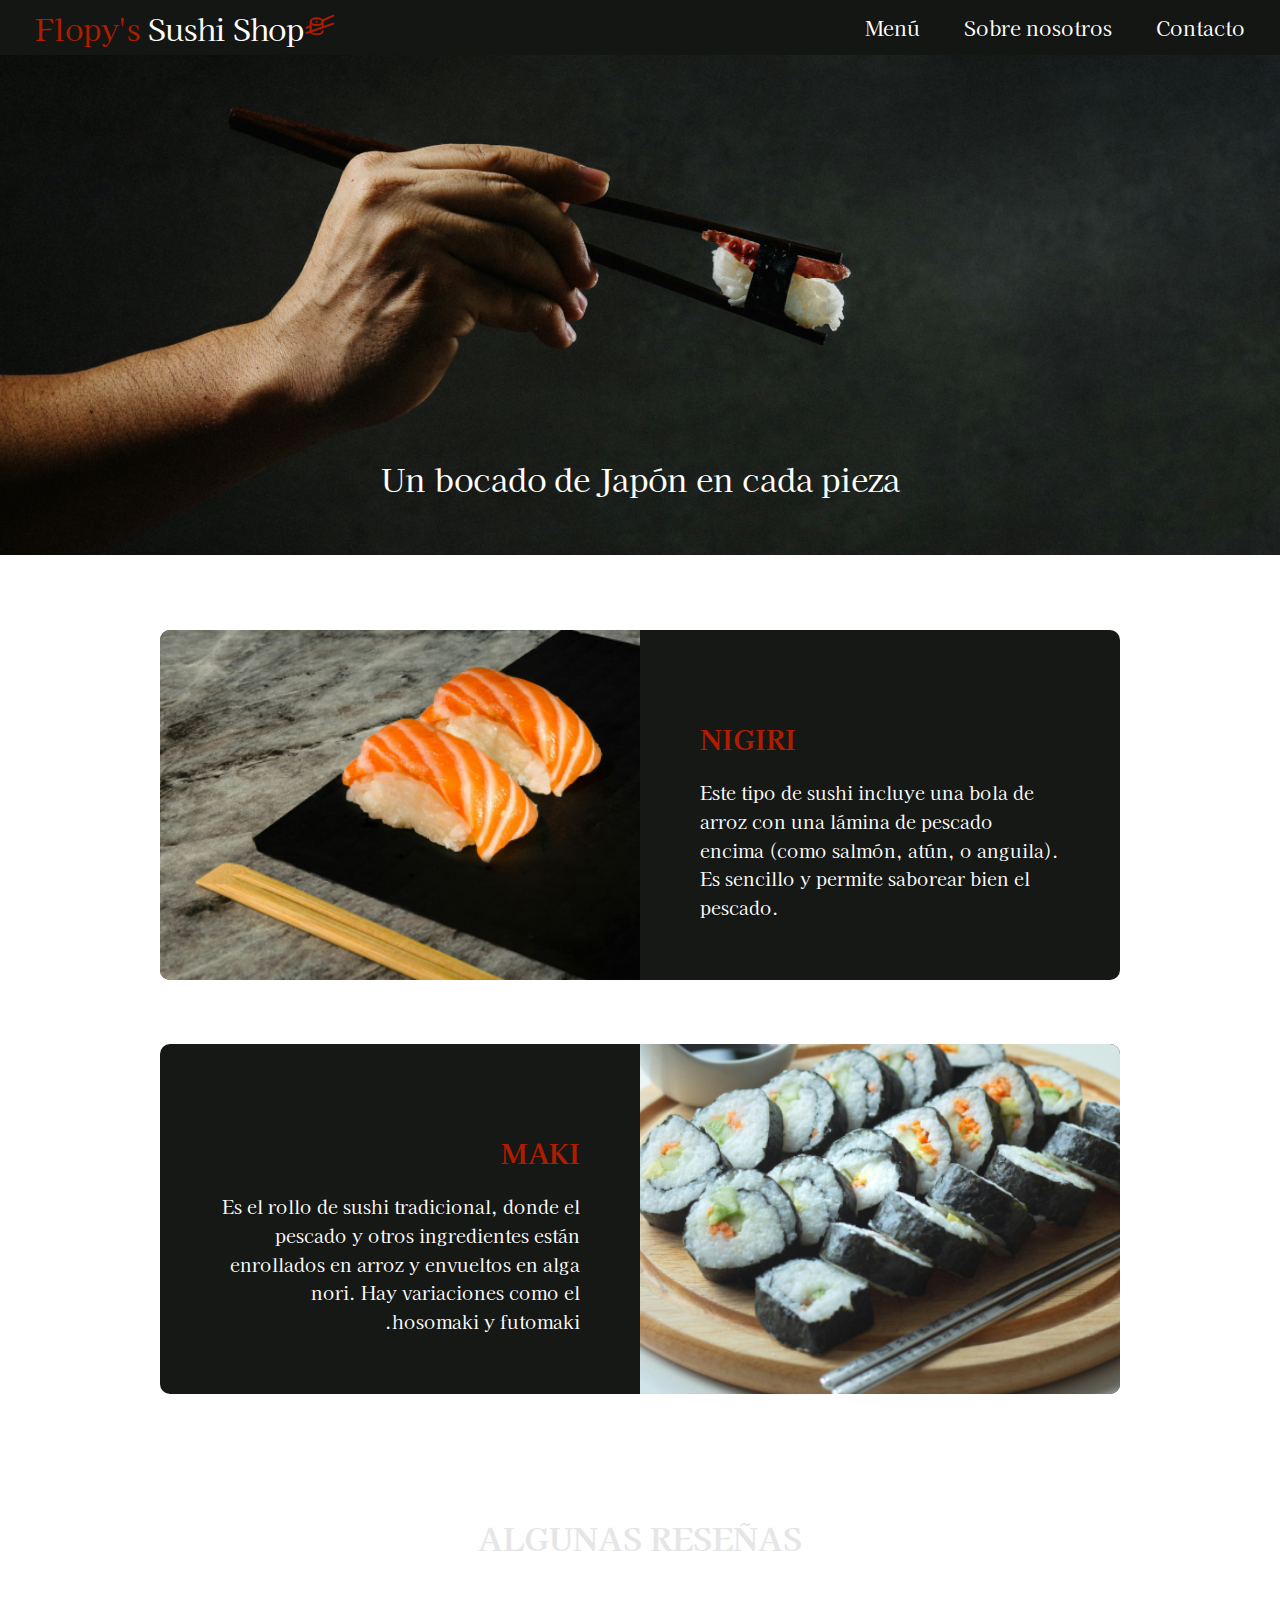
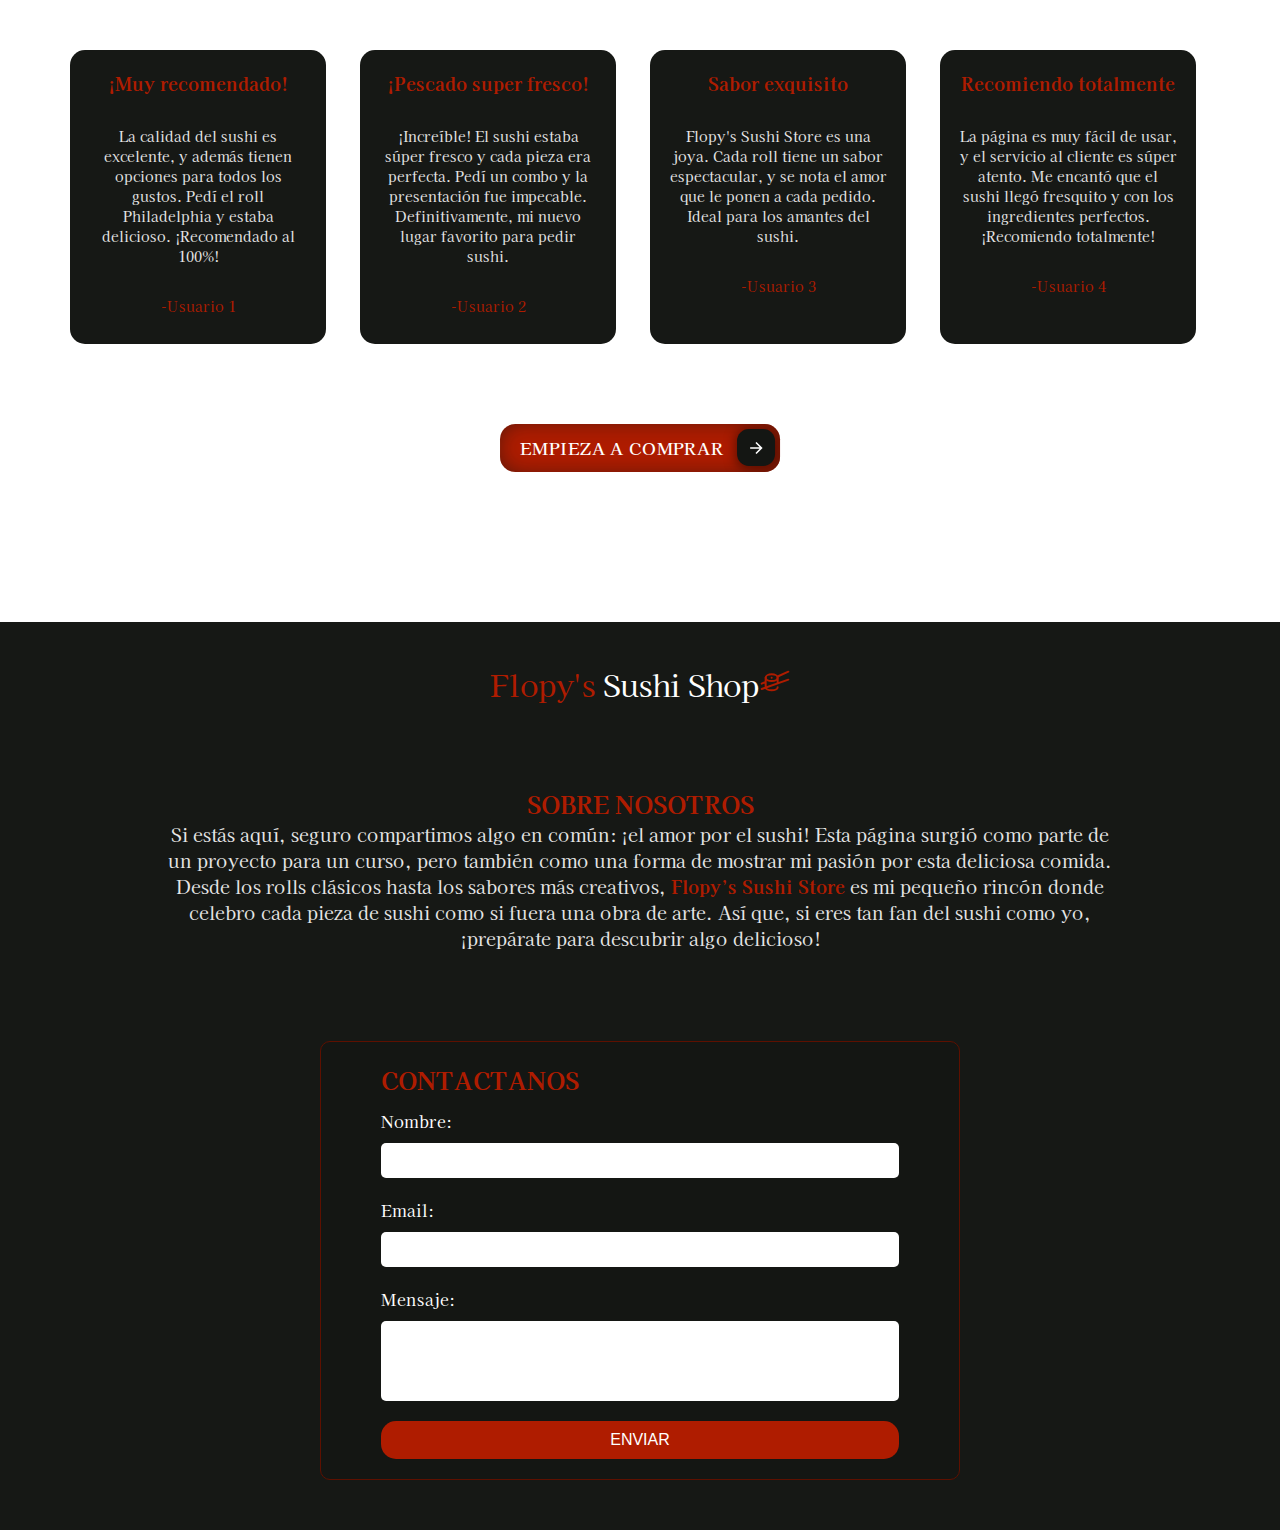
==== commit 13e48453: "Diseño responsive conseguido" ====
--- a/index.html
+++ b/index.html
@@ -23,7 +23,7 @@
                 </label>
                 
                 <ul class="ul_links">
-                    <li class="li_links"><a class="btn" href="productos.html">Productos</a></li>
+                    <li class="li_links"><a class="btn" href="productos.html">Menú</a></li>
                     <li class="li_links"><a class="btn" href="#nosotros">Sobre nosotros</a></li>
                     <li class="li_links"><a class="btn" href="#contacto">Contacto</a></li>
                 </ul>
@@ -70,12 +70,12 @@
                 <div>
                     <h3>Sabor exquisito</h3>
                     <p>Flopy's Sushi Store es una joya. Cada roll tiene un sabor espectacular, y se nota el amor que le ponen a cada pedido. Ideal para los amantes del sushi.</p>
-                    <h4>-Usuario 1</h4>
+                    <h4>-Usuario 3</h4>
                 </div>
                 <div>
                     <h3>Recomiendo totalmente</h3>
                     <p>La página es muy fácil de usar, y el servicio al cliente es súper atento. Me encantó que el sushi llegó fresquito y con los ingredientes perfectos. ¡Recomiendo totalmente!</p>
-                    <h4>-Usuario 1</h4>
+                    <h4>-Usuario 4</h4>
                 </div>
             </div>
         </div>
@@ -114,7 +114,10 @@
             </section>
             <div id="contacto" class="contact-form">
               <span class="heading">CONTACTANOS</span>
-              <form>
+              <form 
+              action="https://formspree.io/f/xwpkbzjw"
+              method="POST"
+              >
                 <label for="name">Nombre:</label>
                 <input type="text" required="">
                 <label for="email">Email:</label>
--- a/styles.css
+++ b/styles.css
@@ -442,9 +442,10 @@
 }
 
 main h2{
-    margin: 90px;
+    margin: 60px;
+    margin-top: 120px;
     text-align: center;
-    font-size: 30px;
+    font-size: 32px;
 }
 
 .container{
@@ -452,23 +453,34 @@
     display: grid;
     grid-template-columns: repeat(
         auto-fill,
-        minmax(210px, 220px)
+        minmax(210px, 1fr)
         );
-        gap: 40px 25px;
-        margin: 0 auto;
-        place-content: center;
-    }
-    
-    
-    .cards{
-        height: 400px;
+    gap: 40px 25px;
+    margin: 0 auto;
+    width: 90%;
+}
+    
+    
+.cards{
+    display: flex;
+    flex-direction: column;
+    height: 400px;
     background-color: #161815;
     border-radius: 15px;
     text-align: center;
-}
-
+    padding: 15px 5px;
+}
+
+.cards .content {
+    flex-grow: 1;
+    display: flex;
+    flex-direction: column;
+    align-items: center;
+    min-height: 300px;
+  }
+  
 .cards img{
-    margin-top: 15px;
+    margin:5px 15px;
 }
 
 .cards h4{
@@ -480,7 +492,6 @@
     font-size: 12px;
     font-weight: lighter;
     margin: 10px;
-    margin-bottom: 50px;
 }
 
 .button {
@@ -501,6 +512,7 @@
     border-radius: 10px;
     overflow: hidden;
     margin: 0 auto;
+    margin-top: auto;
 }
 
 .button, .button__icon, .button__text {
@@ -515,7 +527,7 @@
 
 .button .button__icon {
     position: absolute;
-    transform: translateX(109px);
+    transform: translateX(113px);
     height: 100%;
     width: 33px;
     background-color: var(--bg-color-sub);
@@ -539,11 +551,11 @@
 
 .button:hover .button__icon {
     width: 148px;
-    transform: translateX(-7px);
+    transform: translateX(0px);
 }
 
 .button:active {
-    transform: translate(3px, 3px);
+    transform: translate(3px,3px);
     box-shadow: 0px 0px var(--main-color);
 }
 
@@ -819,6 +831,16 @@
         margin-top: 20px;
     }
 
+    .button .button__icon {
+        transform: translateX(115px);
+    }
+
+    main h2 {
+        margin: 60px;
+        margin-top: 120px;
+        font-size: 32px;
+    }
+
 }
 
 @media screen and (max-width: 576px) {
@@ -865,5 +887,81 @@
     .cssbuttons-io-button {
         font-size: 18px;
     }
-}
-
+
+    main h2{
+        margin: 60px;
+        margin-top: 120px;
+    }
+
+    .cards{
+        height: 380px;
+        
+    }
+
+    .cards img{
+        width: 85%;
+    }
+
+    .cards p{
+        margin: 10px 3px;
+    }
+
+    .container{
+        width: 100%;
+        gap:20px 10px;
+        grid-template-columns: repeat(auto-fill, minmax(175px, 1fr));
+    }
+    
+
+    .button {
+        width: 140px;
+    }
+
+    .button .button__icon {
+        transform: translateX(105px);
+    }
+
+    .button:hover .button__icon {
+        transform: translateX(-5px);
+    }
+}
+
+@media screen and (max-width:390px) {
+    .cards img{
+        width: 80%;
+    }
+
+    .cards p{
+        font-size: 9px;
+    }
+
+    .cards{
+        height: auto;
+    }
+
+    .cards .content {
+        min-height: 200px;
+    }
+
+    .cards .content h4{
+        font-size: 15px;
+    }
+
+    .container{
+        width: 100%;
+        grid-template-columns: repeat(auto-fill, minmax(135px, 145px));
+        justify-content: center
+    }
+    
+    .button .button__icon {
+        transform: translateX(85px);
+    }
+
+    .button {
+        width: 90%;
+    }
+
+    .button:hover .button__icon {
+        transform: translateX(-18px);
+    }
+}
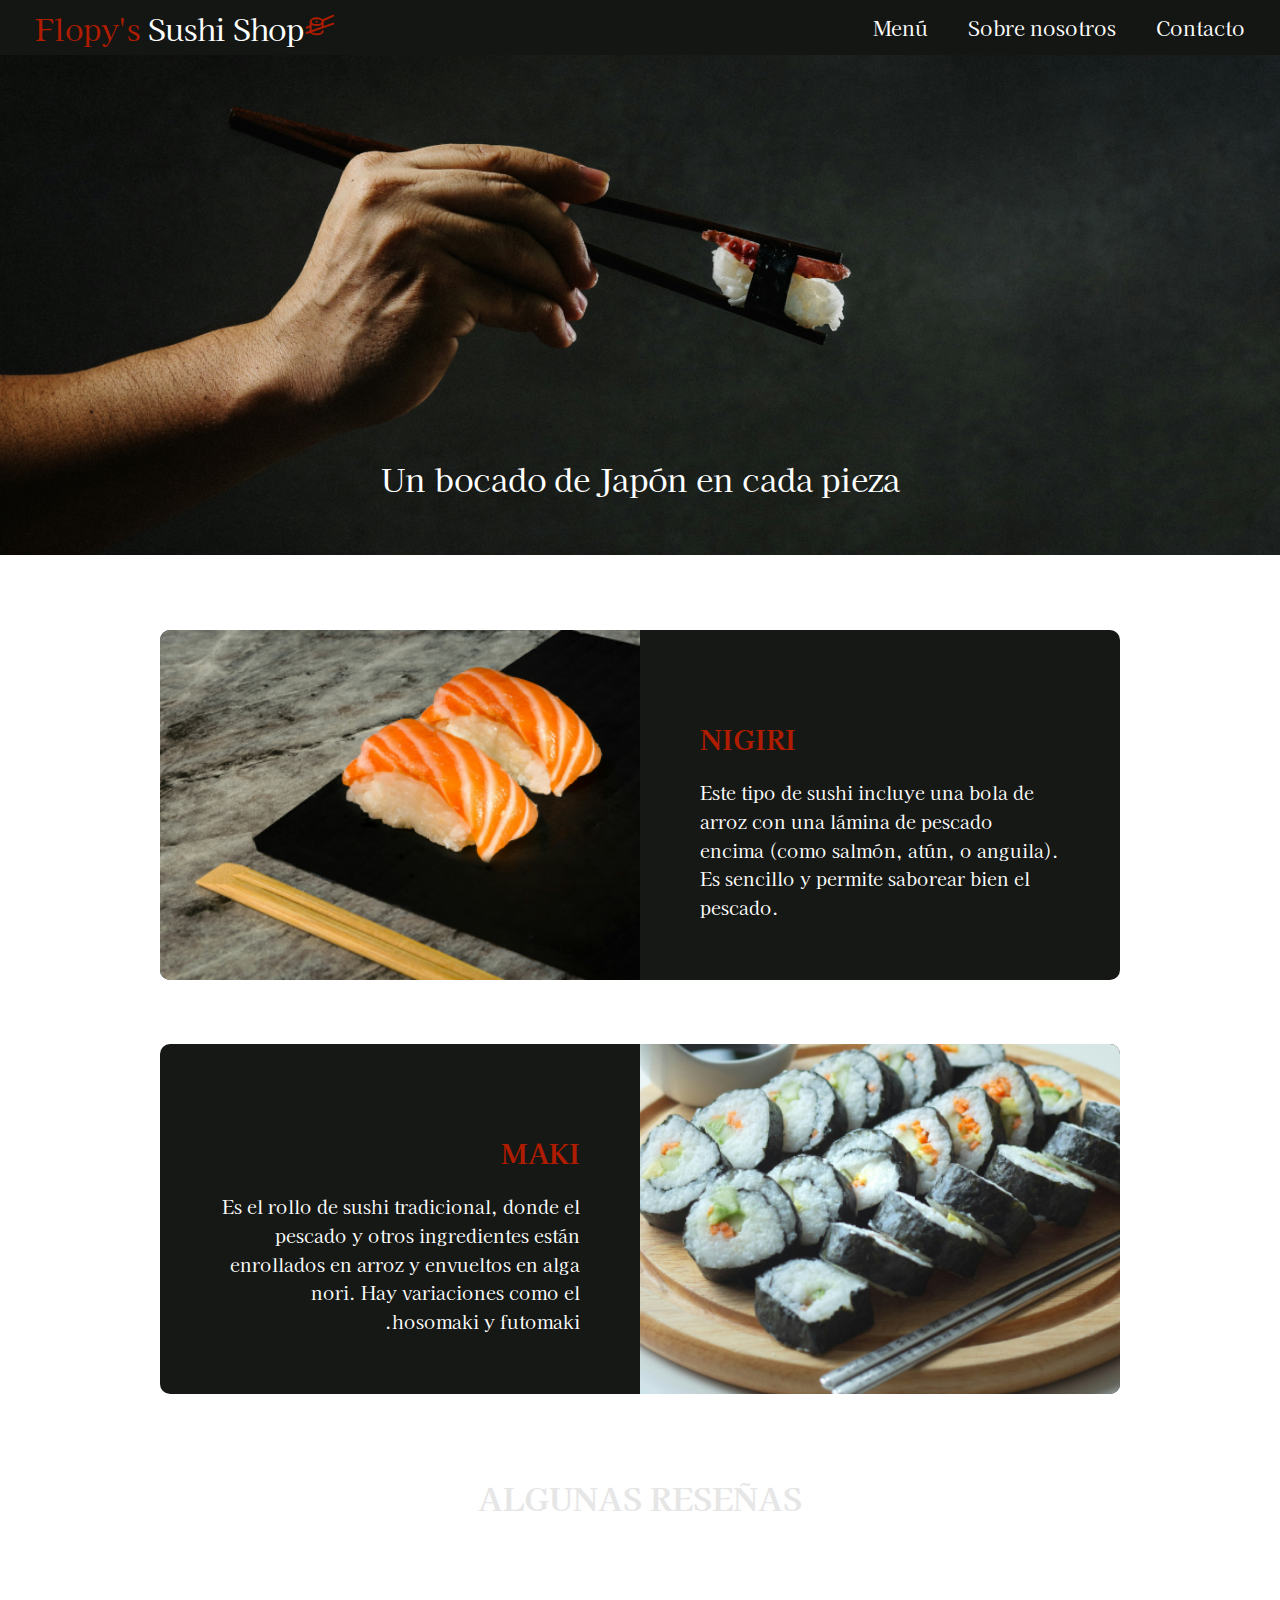
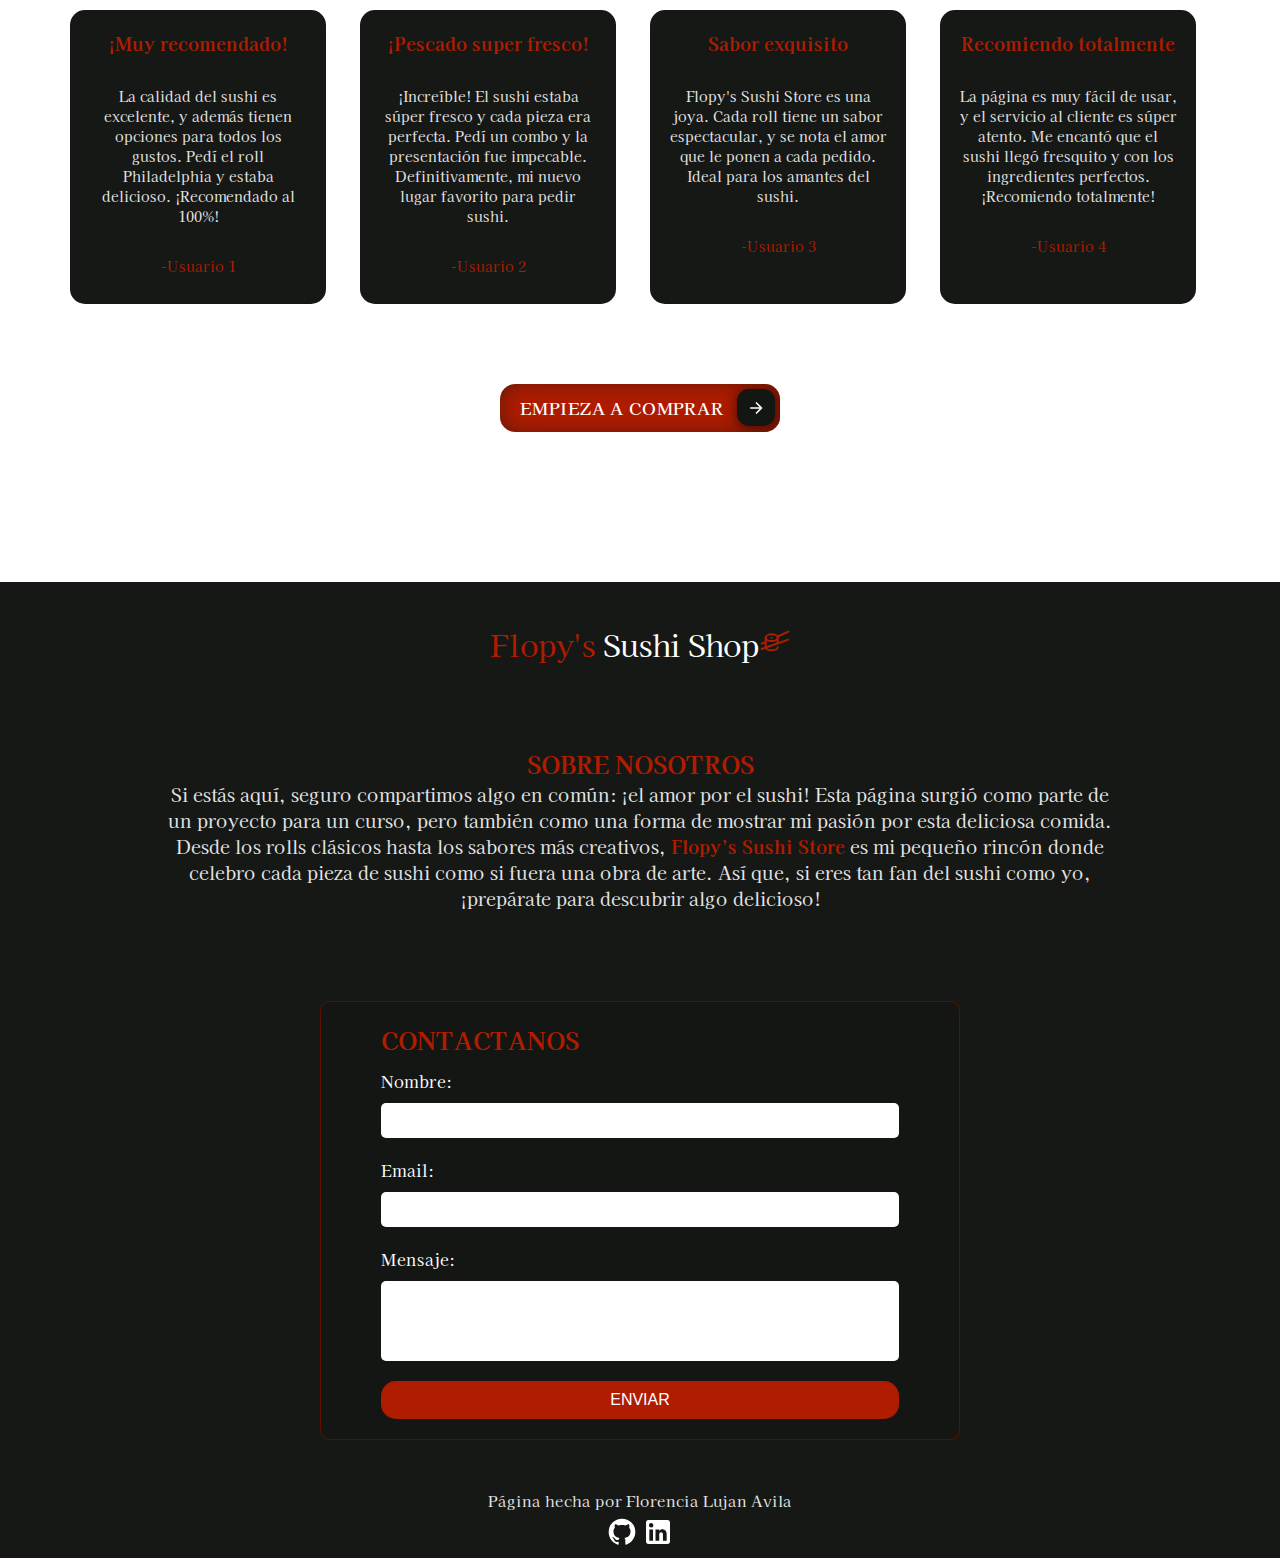
==== commit 565339d2: "Página terminada para entregar, futuramente se van a agregar detalles como imagenes en el carrito" ====
--- a/index.html
+++ b/index.html
@@ -6,13 +6,13 @@
     <title>Flopy's Sushi Shop</title>
     <link rel="stylesheet" href="styles.css">
     <link rel="shortcut icon" href="Img/icon.ico" type="image/x-icon">
-
+    <link rel='stylesheet' href='https://cdn-uicons.flaticon.com/2.6.0/uicons-bold-rounded/css/uicons-bold-rounded.css'>
 </head>
 <body>
     <header>
         <nav>
             <div class="navbar">
-                <a class="titulo" href="#"><span>Flopy's</span> Sushi Shop<img src="Img/icono.png" alt=""></a>
+                <a class="titulo" href="#"><span>Flopy's</span> Sushi Shop<img src="Img/icono.png" title="" alt=""/></a>
 
                 <input class="checkbox" type="checkbox" id="check">
                 <label class="bar" for="check">
@@ -21,25 +21,27 @@
                     <span class="middle"></span>
                     <span class="bottom"></span>
                 </label>
-                
                 <ul class="ul_links">
                     <li class="li_links"><a class="btn" href="productos.html">Menú</a></li>
                     <li class="li_links"><a class="btn" href="#nosotros">Sobre nosotros</a></li>
                     <li class="li_links"><a class="btn" href="#contacto">Contacto</a></li>
+                    <!--<li class="li_links"><a class="cart-btn" href="#carrito">
+                        <img src="Img/carrito.png" alt="Carrito" class="cart-icon">
+                    </a></li>-->
                 </ul>
-                
             </div>
+
         </nav>
     </header>
     <main>
         <div class="inicio">
-            <img src="Img/inicio.png" alt="mano sosteniendo sushi">
+            <img src="Img/inicio.png" alt="mano sosteniendo sushi" title="¡Bienvenido a mi tienda!"/>
             <h1>Un bocado de Japón en cada pieza</h1>
         </div>
 
         <div class="info-rolls">
             <div class="info-nigiri">
-                <img src="Img/info-nigiri.jpg" alt="nigiris">
+                <img src="Img/info-nigiri.jpg" alt="nigiris" title="Nigiri" />
                 <div class="info">
                     <h2>NIGIRI</h2>
                     <p>Este tipo de sushi incluye una bola de arroz con una lámina de pescado encima (como salmón, atún, o anguila). Es sencillo y permite saborear bien el pescado.</p>
@@ -50,7 +52,7 @@
                     <h2>MAKI</h2>
                     <p>Es el rollo de sushi tradicional, donde el pescado y otros ingredientes están enrollados en arroz y envueltos en alga nori. Hay variaciones como el hosomaki y futomaki.</p>
                 </div>
-                <img src="Img/info-maki.jpg" alt="makis">
+                <img src="Img/info-maki.jpg" alt="makis" title="Makis" />
             </div>
         </div>
 
@@ -104,7 +106,7 @@
     <footer>
         <div class="container-footer">
             <div class="logo">
-                <h1 class="titulo"><a href="#"><span>Flopy's</span> Sushi Shop<img src="Img/icono.png" alt=""></a></h1>
+                <h1 class="titulo"><a href="#"><span>Flopy's</span> Sushi Shop<img src="Img/icono.png" alt="" title=""/></a></h1>
             </div>
 
             <section id="nosotros" class="sobre-nosotros">
@@ -127,8 +129,14 @@
                 <button type="submit">ENVIAR</button>
               </form>
             </div>
+            <div class="redes">
+                <p>Página hecha por Florencia Lujan Avila</p>
+                <a href="https://github.com/FlopyAvila" target="_blank"><img src="Img/github.png" alt="logo github"></a>
+                <a href="https://www.linkedin.com/in/florencia-lujan-avila-3b90b5253/" target="_blank"><img src="Img/linkedin.png" alt="logo linkedin"></a>
+            </div>
         </div>
         
     </footer>
+
 </body>
 </html>--- a/styles.css
+++ b/styles.css
@@ -49,9 +49,36 @@
     z-index: 1000;
 }
 
-.navbar li{
-    display: inline;
-}
+.navbar li {
+    display: flex;
+    align-items: center;
+}
+
+.contador-carrito {
+    position: relative;
+    top: -15px;
+    right: 9px;
+    width: 20px; 
+    height: 20px;
+    background-color: #AF1C00; 
+    color: white; 
+    font-size: 10px; 
+    font-weight: bold; 
+    border-radius: 50%; 
+    display: flex;
+    justify-content: center;
+    align-items: center;
+    display: none;
+}
+
+.ul_links {
+    display: flex;
+    align-items: center;
+    list-style: none;
+    margin: 0;
+    padding: 0;
+}
+
 
 .btn{
     margin-left: 40px;
@@ -69,8 +96,7 @@
   color: #fff;
 }
 
-.btn:focus:after,
-.btn:hover:after {
+.btn:focus:after, .btn:hover:after {
   width: 100%;
   left: 0%;
 }
@@ -88,6 +114,26 @@
     transition-duration: 400ms;
     transition-property: width, left;
 }
+
+.cart-icon {
+    width: 24px;
+    height: 24px;
+    vertical-align: middle;
+}
+
+.cart-btn {
+    display: flex;
+    align-items: center;
+    margin-left: 40px;
+}
+
+.cart-btn:after {
+    bottom: -2px;
+}
+
+.cart-icon:hover, .cart-btn:hover{
+    color: #5e1000;
+}
     
 
 a{
@@ -443,7 +489,7 @@
 
 main h2{
     margin: 60px;
-    margin-top: 120px;
+    margin-top: 80px;
     text-align: center;
     font-size: 32px;
 }
@@ -477,7 +523,7 @@
     flex-direction: column;
     align-items: center;
     min-height: 300px;
-  }
+}
   
 .cards img{
     margin:5px 15px;
@@ -491,7 +537,7 @@
 .cards p{
     font-size: 12px;
     font-weight: lighter;
-    margin: 10px;
+    margin: 5px;
 }
 
 .button {
@@ -559,11 +605,186 @@
     box-shadow: 0px 0px var(--main-color);
 }
 
+
+.carrito-container{
+    background-color: #323232;
+    width: 90%;
+    min-height:400px;
+    margin: 10px auto;
+    border-radius: 10px;
+    border:#161815 solid 2px;
+    display: flex;
+    flex-direction: column;
+}
+.carrito-resumen{
+    width: 100%;
+    height: 100px;
+    background-color: #161815;   
+    margin-top: auto;
+    display: flex;
+    justify-content:space-around;
+    align-items: center;
+    padding: 20px;
+}
+
+.carrito-resumen p{
+    display: inline;
+    font-weight: 100;
+    color: #fff;
+}
+
+.carrito-resumen button{
+    width: 150px;
+    height: 50px;
+    background-color: #5e1000;
+    border-radius: 10px;
+    color: #fff;
+    border:none;
+    font-size: 15px;
+    font-family: "Kaisei Decol", serif;
+    cursor: pointer;
+}
+
+.carrito-productos {
+    flex-grow: 1; 
+    /*overflow-y: auto; */
+    padding: 10px; 
+    color: #fff;
+}
+
+.container-compra{
+    width: 70%;
+    min-height: 300px;
+    background-color: #323232;
+    margin: 0 auto;
+    top: 600px;
+    border-radius: 10px;
+}
+
+.container-compra h6{
+    color: #AF1C00;
+    padding: 10px;
+}
+
+#detalle{
+    margin: 40px;
+}
+
+.formulario-compra{
+    background-color: #161815;
+    width: 100%;
+    border-bottom-right-radius: 10px;
+    border-bottom-left-radius: 10px;
+    display: flex;
+    align-items: center;
+    justify-content: center;
+    padding: 20px;
+}
+#formulario {
+    display: flex; 
+    flex-direction: column; 
+    align-items: center; 
+    width: 100%; 
+    max-width: 500px; 
+}
+
+.formulario-compra input{
+    width: 100%; 
+    padding: 10px;
+    border: none;
+    border-radius: 5px;
+    margin: 10px;
+}
+
+.formulario-compra input:focus{
+    outline: none;
+    box-shadow: 0 0 5px #ff6384;
+    transform: scale(1.05);
+    transition: transform 0.3s ease-in-out;
+}
+
+
+.formulario-compra button[type="submit"] {
+    background-color: #AF1C00;
+    color: #fff;
+    border: none;
+    border-radius: 15px;
+    padding: 10px 20px;
+    font-size: 16px;
+    cursor: pointer;
+    margin: 20px 0;
+    width: 50%;
+}
+
+.formulario-compra button[type="submit"]:hover {
+    transform: scale(1.1);
+    transition: transform 0.3s ease-in-out;
+}
+
+
+.btn-sumar:hover {
+    background-color: #5d9e57;
+    transform: scale(1.1);
+}
+
+.btn-restar:hover {
+    background-color: #e53935;
+    transform: scale(1.1);
+}
+
+.btn-sumar:focus, .btn-restar:focus {
+    outline: none;
+}
+
+.botones-control {
+    display: flex;
+    justify-content: space-between;
+    width: 100px;
+    gap: 10px;
+}
+
+.btn-restar, .btn-sumar{
+    width: 25px;
+    height: 25px;
+    border-radius: 50%; 
+    border: 2px solid #ccc;
+    background-color: #ffffff;
+    color: #333;
+    font-size: 18px;
+    font-weight: bold;
+    cursor: pointer;
+    text-align: center;
+    transition: background-color 0.3s ease, transform 0.2s ease;
+    box-shadow: 0 2px 5px rgba(0, 0, 0, 0.1);
+    margin-left: 10px;
+    align-items: center;
+}
+
+.redes{
+    margin: 0 auto;
+    text-align: center;
+    margin-bottom: 5px;
+}
+
+.redes p{
+    font-size: 15px;
+    margin-bottom: 5px;
+}
+
 @media screen and (max-width:1024px){
 
     .navbar{
         padding: 25px 15px;
         position: fixed;
+    }
+
+    .cart-icon {
+        width: 22px;
+        height: 22px;
+    }
+    
+    .cart-btn {
+        margin-left: 20px;
     }
 
     .btn{
@@ -623,6 +844,10 @@
 
     .contact-form {
         width: 70%;
+    }
+
+    .container-compra{
+        width: 80%;
     }
 }
 
@@ -639,6 +864,17 @@
         flex-wrap: wrap;
         position: fixed;
     }
+
+    .cart-btn {
+        margin-left: 0;
+    }
+    
+    .cart-icon {
+        width: 70px;
+        height: auto;
+    }
+
+    
 
     .ul_links{
         width: 100%;
@@ -841,6 +1077,10 @@
         font-size: 32px;
     }
 
+    .container-compra{
+        width: 90%;
+    }
+
 }
 
 @media screen and (max-width: 576px) {
@@ -858,7 +1098,7 @@
     }
 
     .checkbox:checked ~ .ul_links {
-        height: 20em;
+        height: 30em;
     }
 
     
@@ -924,6 +1164,10 @@
     .button:hover .button__icon {
         transform: translateX(-5px);
     }
+
+    .container-compra{
+        width: 95%;
+    }
 }
 
 @media screen and (max-width:390px) {
@@ -964,4 +1208,10 @@
     .button:hover .button__icon {
         transform: translateX(-18px);
     }
-}
+
+    .carrito-resumen button{
+        font-size: 12px;
+    }
+}
+
+
